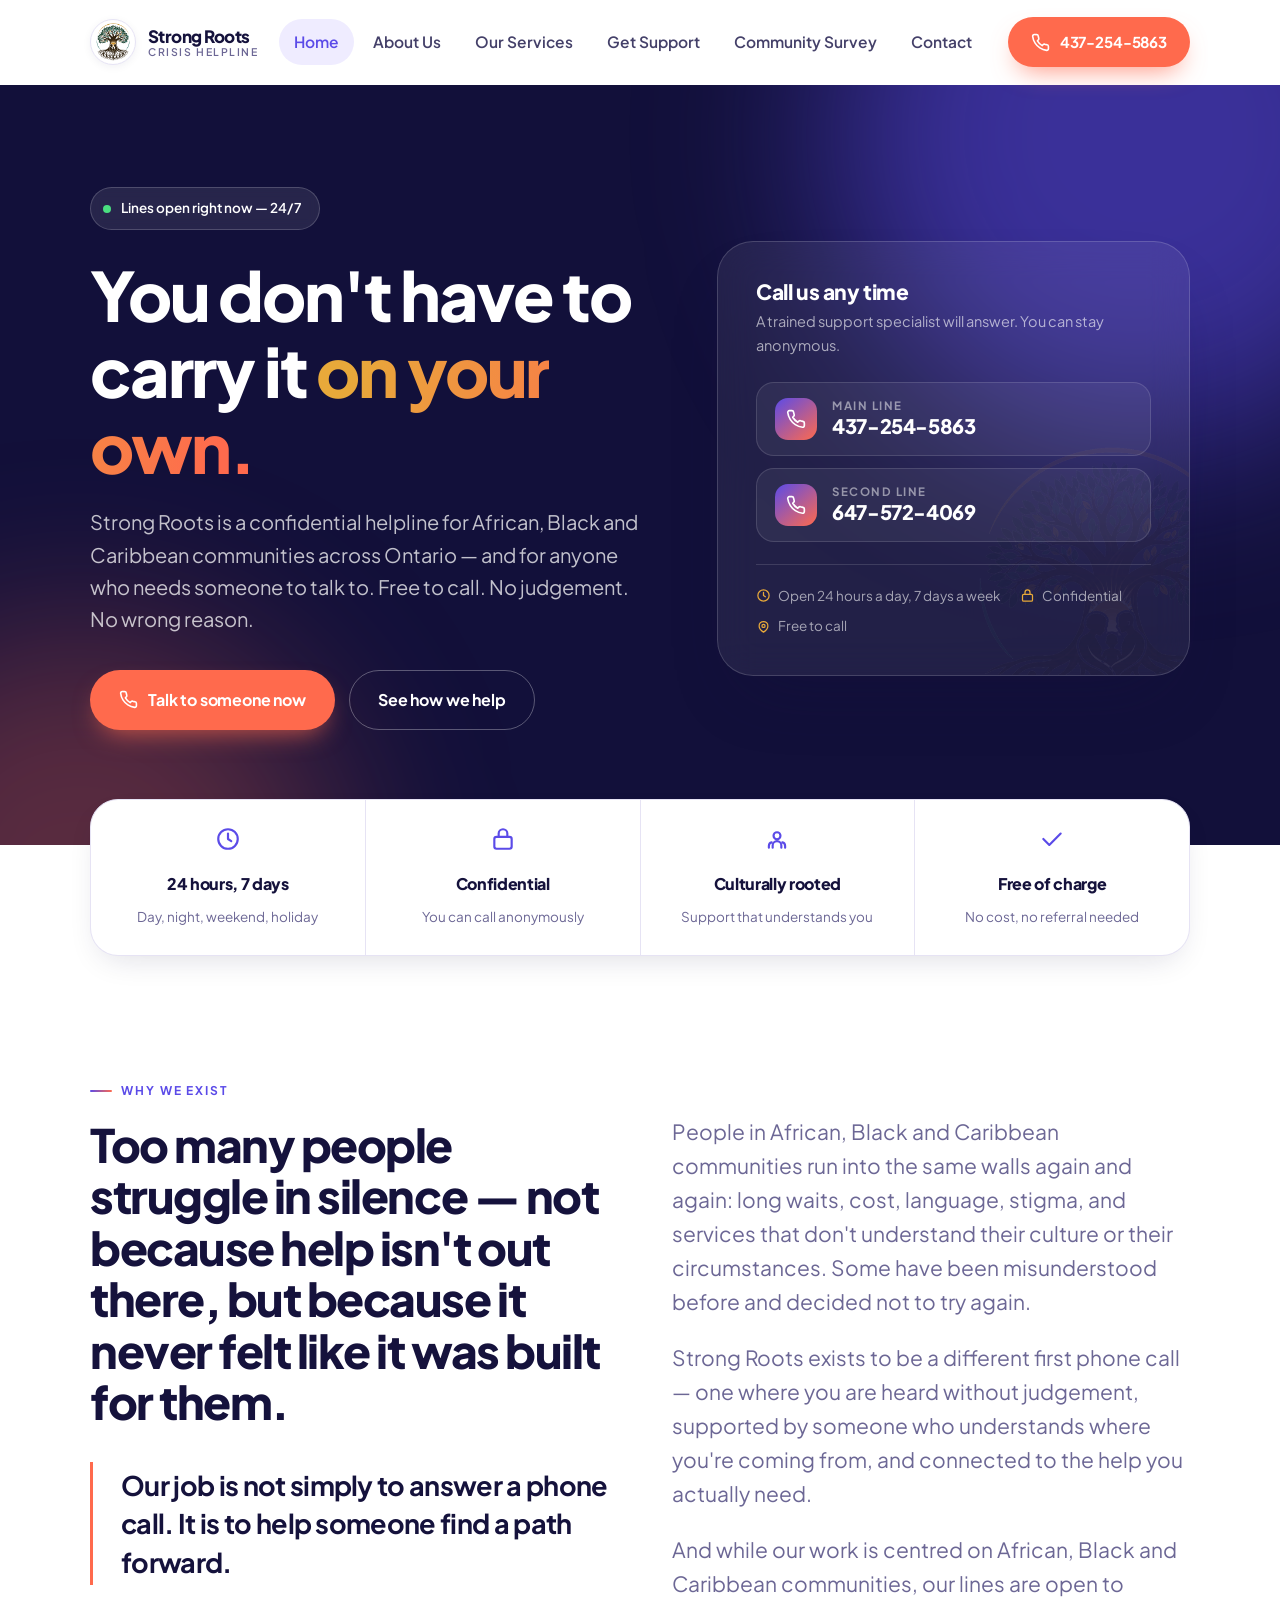
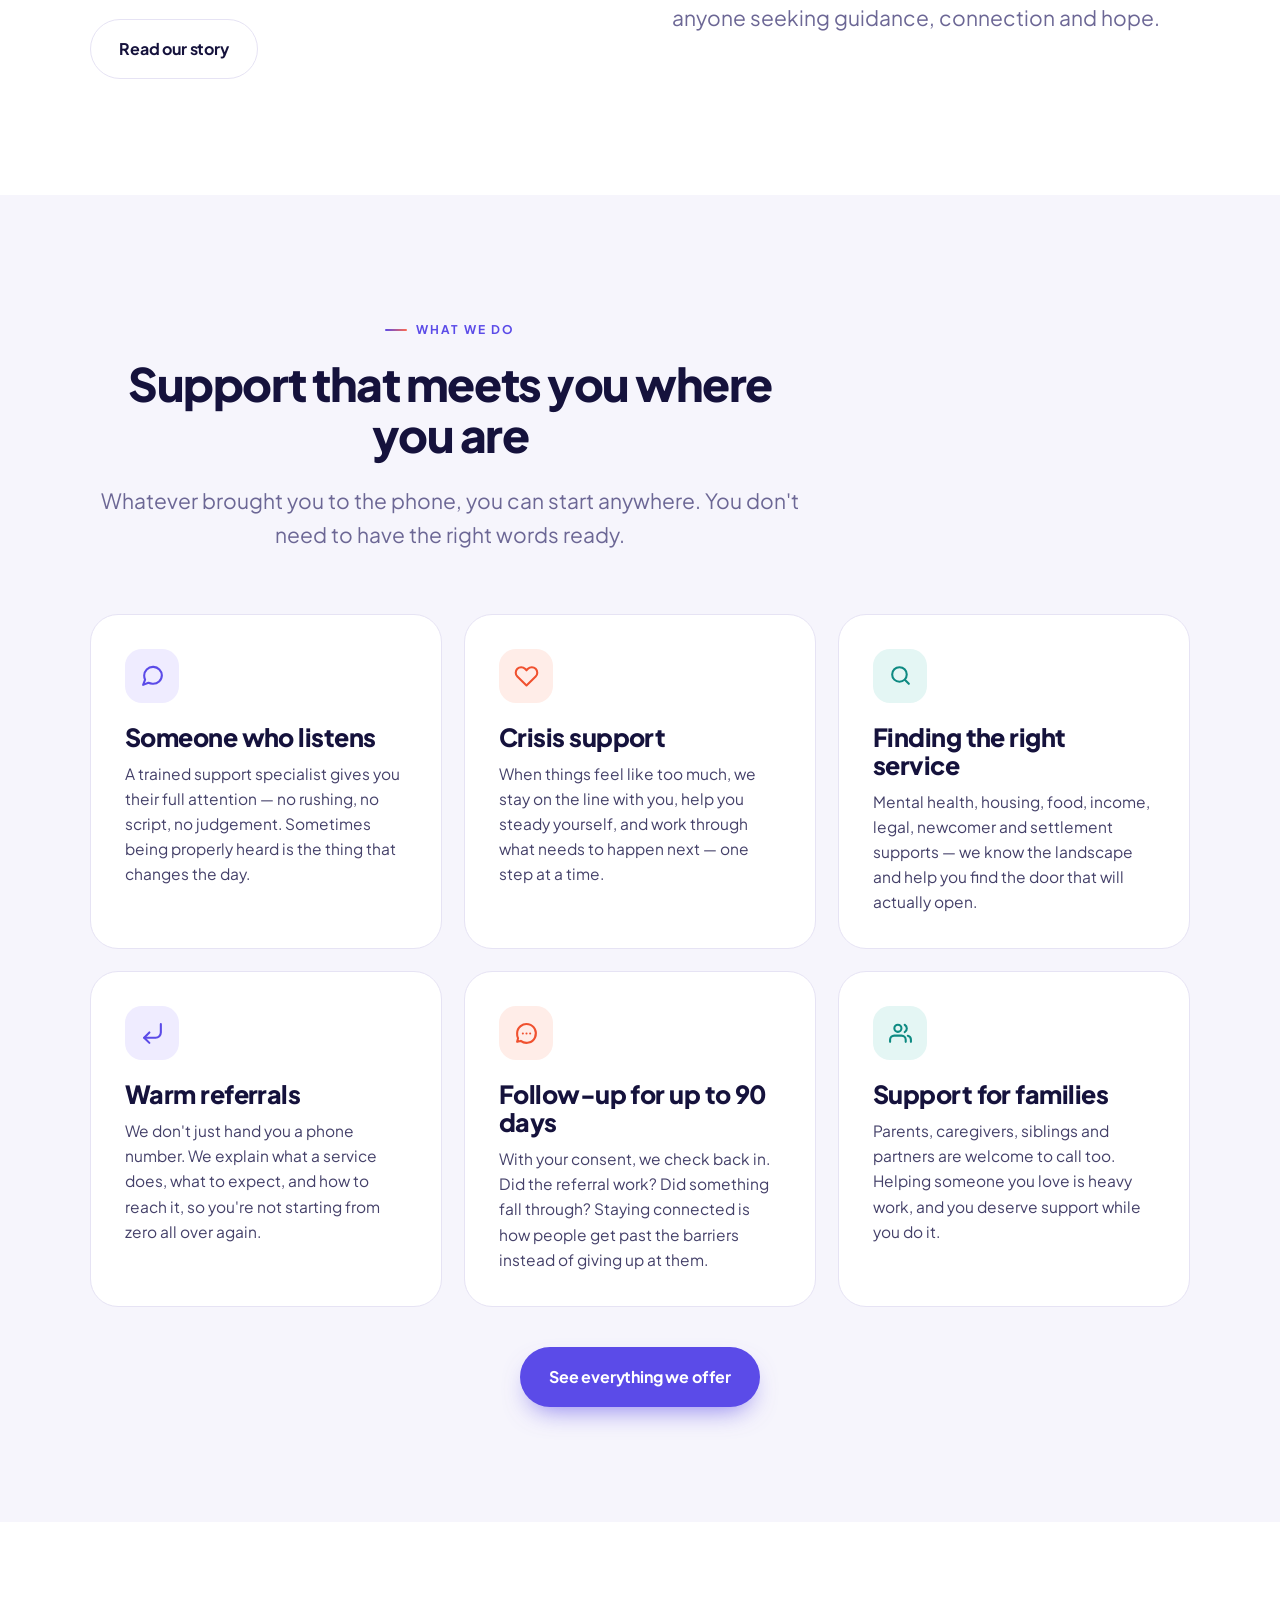
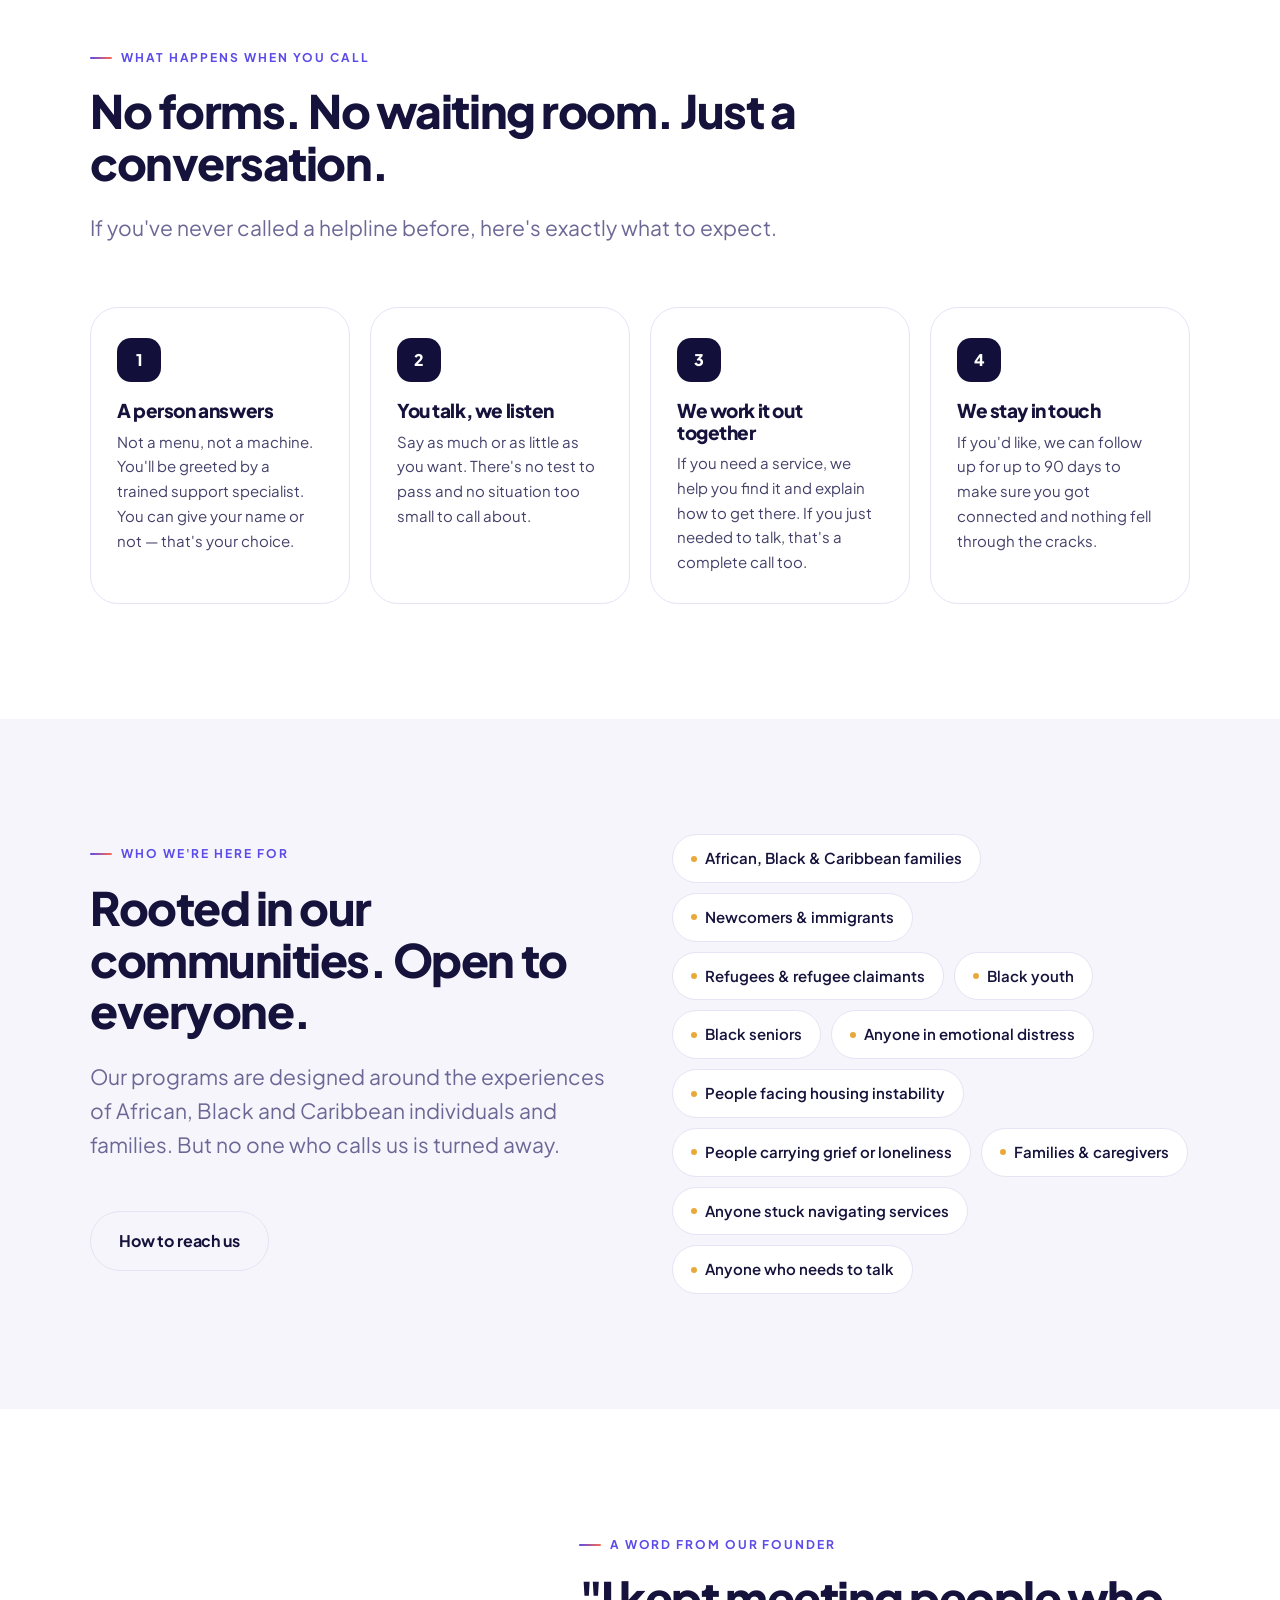
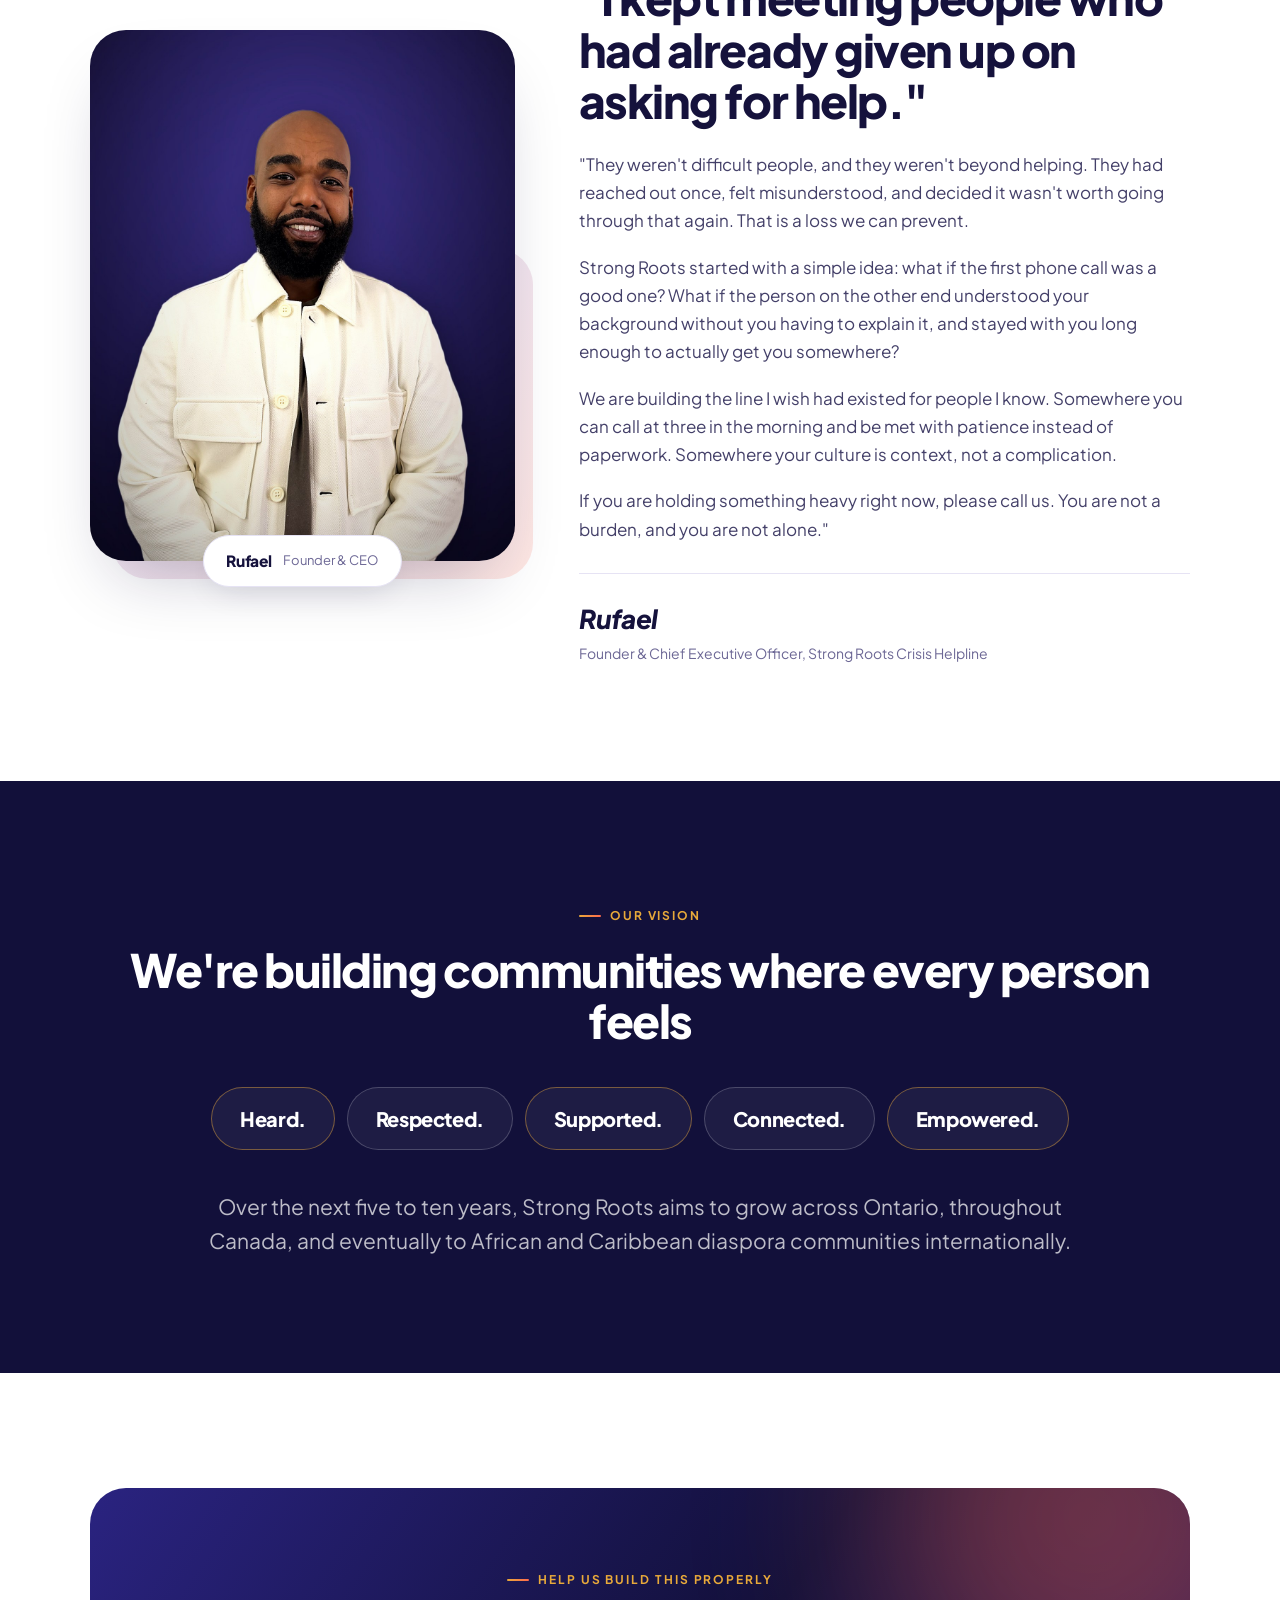
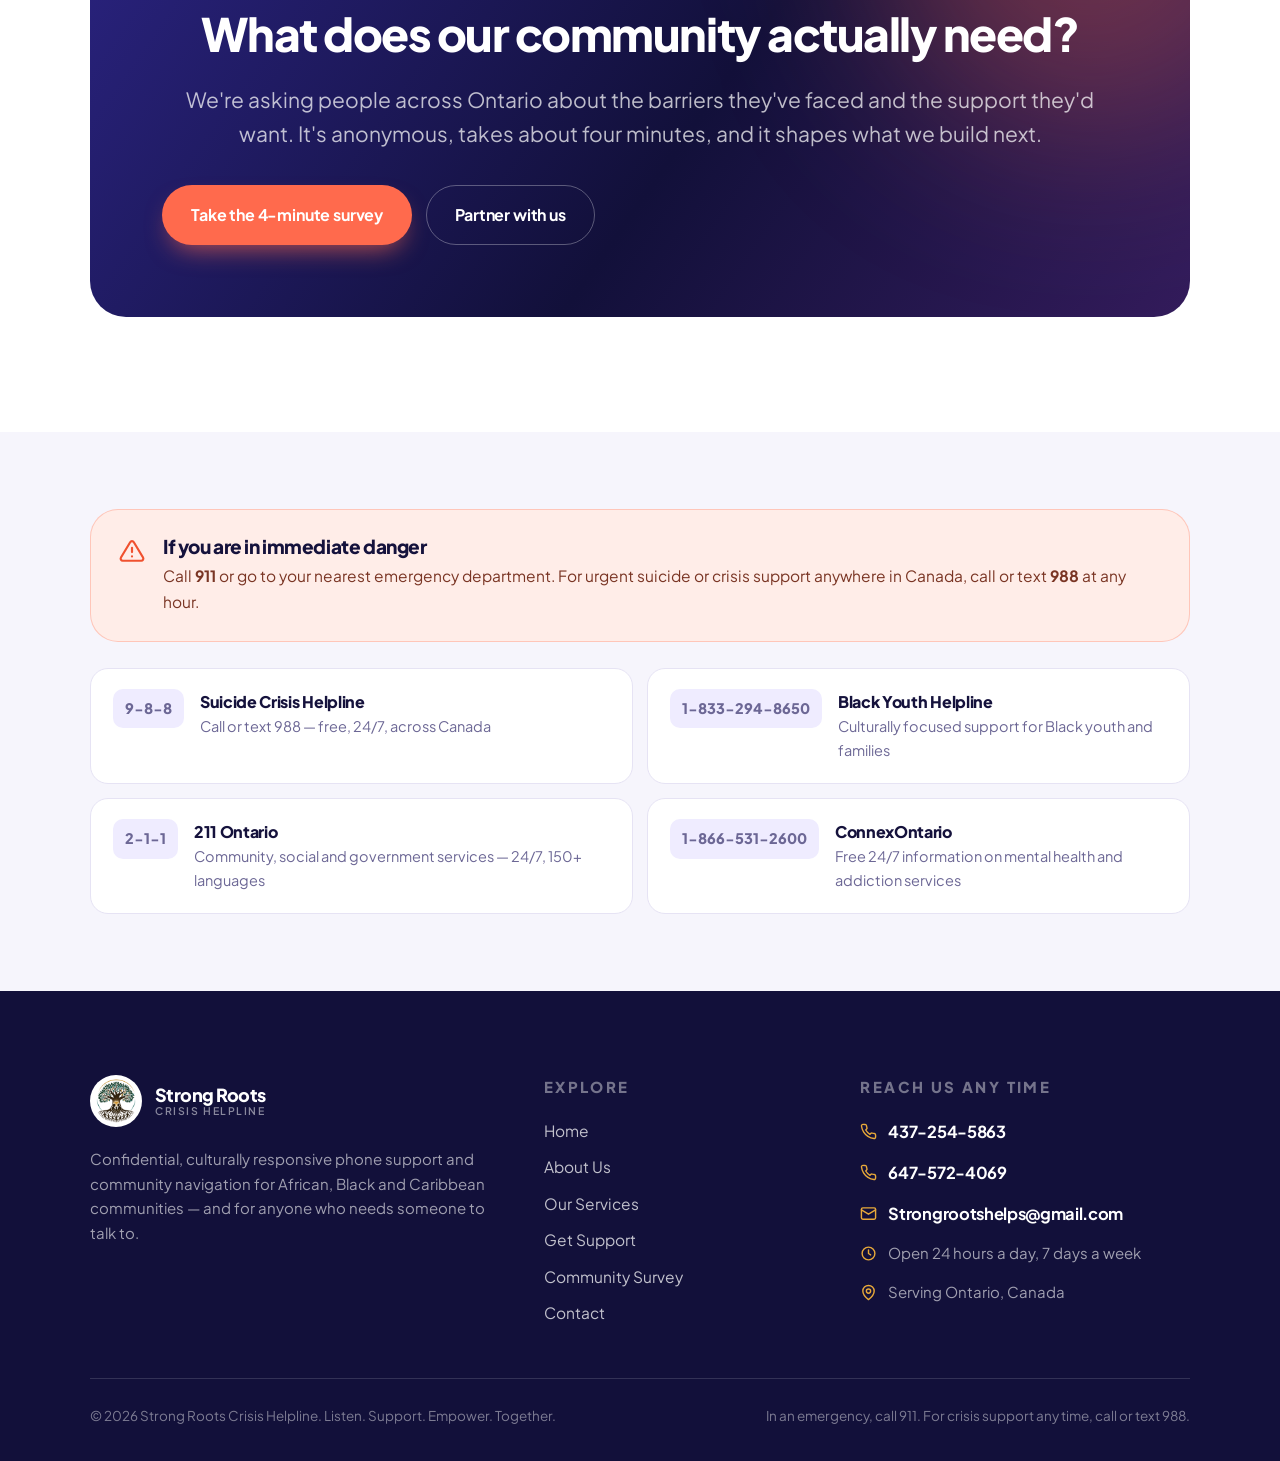
==== index.html @ b1b2a6b0 "Strong Roots Crisis Helpline website Six-page static site: home, about, services, get support, conta" ====
<!DOCTYPE html>
<html lang="en">
<head>
<meta charset="utf-8">
<meta name="viewport" content="width=device-width, initial-scale=1">
<title>Strong Roots Crisis Helpline — Someone to talk to, any hour</title>
<meta name="description" content="Free, confidential, culturally responsive crisis support and community navigation for African, Black and Caribbean communities in Ontario — and for anyone who needs someone to talk to. Open 24/7.">
<meta property="og:title" content="Strong Roots Crisis Helpline">
<meta property="og:description" content="Free, confidential, culturally responsive crisis support and community navigation. Open 24 hours a day, 7 days a week.">
<meta property="og:type" content="website">
<meta property="og:image" content="assets/img/logo-mark.png">
<link rel="icon" href="favicon.ico" sizes="any">
<link rel="apple-touch-icon" href="favicon.png">
<link rel="preconnect" href="https://fonts.googleapis.com">
<link rel="preconnect" href="https://fonts.gstatic.com" crossorigin>
<link href="https://fonts.googleapis.com/css2?family=Plus+Jakarta+Sans:ital,wght@0,400;0,500;0,600;0,700;0,800;1,700&display=swap" rel="stylesheet">
<link rel="stylesheet" href="assets/css/styles.css">
</head>
<body>

<a class="skip-link" href="#main">Skip to content</a>
<header data-site-header></header>

<main id="main">

  <!-- ======================================================== HERO -->
  <section class="hero">
    <div class="wrap">
      <div class="hero-grid">

        <div>
          <span class="pill"><span class="dot"></span> Lines open right now — 24/7</span>
          <h1>You don't have to carry it <span class="accent">on your own.</span></h1>
          <p class="lede">Strong Roots is a confidential helpline for African, Black and Caribbean communities across Ontario — and for anyone who needs someone to talk to. Free to call. No judgement. No wrong reason.</p>
          <div class="btn-row">
            <a class="btn btn-call" href="#call">
              <svg viewBox="0 0 24 24" fill="none" stroke="currentColor" stroke-width="2" stroke-linecap="round" stroke-linejoin="round"><path d="M22 16.9v3a2 2 0 0 1-2.2 2 19.8 19.8 0 0 1-8.6-3.1 19.5 19.5 0 0 1-6-6A19.8 19.8 0 0 1 2.1 4.2 2 2 0 0 1 4.1 2h3a2 2 0 0 1 2 1.7c.1 1 .4 1.9.7 2.8a2 2 0 0 1-.5 2.1L8.1 9.9a16 16 0 0 0 6 6l1.3-1.3a2 2 0 0 1 2.1-.4c.9.3 1.8.6 2.8.7a2 2 0 0 1 1.7 2Z"/></svg>
              Talk to someone now
            </a>
            <a class="btn btn-ghost" href="services.html">See how we help</a>
          </div>
        </div>

        <!-- the phone card. Numbers come from assets/js/site.js -->
        <div class="call-card" id="call">
          <h2>Call us any time</h2>
          <p class="card-sub">A trained support specialist will answer. You can stay anonymous.</p>
          <div class="phone-list" data-phone-list></div>
          <div class="card-foot">
            <span>
              <svg viewBox="0 0 24 24" fill="none" stroke="currentColor" stroke-width="2" stroke-linecap="round" stroke-linejoin="round"><circle cx="12" cy="12" r="9"/><path d="M12 7v5l3 2"/></svg>
              <span data-hours></span>
            </span>
            <span>
              <svg viewBox="0 0 24 24" fill="none" stroke="currentColor" stroke-width="2" stroke-linecap="round" stroke-linejoin="round"><rect x="4" y="10" width="16" height="11" rx="2"/><path d="M8 10V7a4 4 0 0 1 8 0v3"/></svg>
              Confidential
            </span>
            <span>
              <svg viewBox="0 0 24 24" fill="none" stroke="currentColor" stroke-width="2" stroke-linecap="round" stroke-linejoin="round"><path d="M12 21s-7-4.6-7-10a7 7 0 0 1 14 0c0 5.4-7 10-7 10Z"/><circle cx="12" cy="11" r="2.5"/></svg>
              Free to call
            </span>
          </div>
        </div>

      </div>
    </div>
  </section>

  <!-- ======================================================== TRUST STRIP -->
  <div class="wrap">
    <div class="trust">
      <div class="trust-item">
        <svg viewBox="0 0 24 24" fill="none" stroke="currentColor" stroke-width="2" stroke-linecap="round" stroke-linejoin="round"><circle cx="12" cy="12" r="9"/><path d="M12 7v5l3 2"/></svg>
        <strong>24 hours, 7 days</strong><span>Day, night, weekend, holiday</span>
      </div>
      <div class="trust-item">
        <svg viewBox="0 0 24 24" fill="none" stroke="currentColor" stroke-width="2" stroke-linecap="round" stroke-linejoin="round"><rect x="4" y="10" width="16" height="11" rx="2"/><path d="M8 10V7a4 4 0 0 1 8 0v3"/></svg>
        <strong>Confidential</strong><span>You can call anonymously</span>
      </div>
      <div class="trust-item">
        <svg viewBox="0 0 24 24" fill="none" stroke="currentColor" stroke-width="2" stroke-linecap="round" stroke-linejoin="round"><path d="M16 20v-2a4 4 0 0 0-8 0v2"/><circle cx="12" cy="9" r="3.2"/><path d="M4.5 20v-1.6a3.4 3.4 0 0 1 2.6-3.3M19.5 20v-1.6a3.4 3.4 0 0 0-2.6-3.3"/></svg>
        <strong>Culturally rooted</strong><span>Support that understands you</span>
      </div>
      <div class="trust-item">
        <svg viewBox="0 0 24 24" fill="none" stroke="currentColor" stroke-width="2" stroke-linecap="round" stroke-linejoin="round"><path d="M20 7 9.5 17.5 4 12"/></svg>
        <strong>Free of charge</strong><span>No cost, no referral needed</span>
      </div>
    </div>
  </div>

  <!-- ======================================================== MISSION -->
  <section class="pad">
    <div class="wrap">
      <div class="grid grid-2" style="align-items:center;gap:clamp(38px,5vw,70px)">
        <div class="reveal">
          <span class="eyebrow">Why we exist</span>
          <h2>Too many people struggle in silence — not because help isn't out there, but because it never felt like it was built for them.</h2>
          <div class="quote">
            <p>Our job is not simply to answer a phone call. It is to help someone find a path forward.</p>
          </div>
          <a class="btn btn-ghost" href="about.html">Read our story</a>
        </div>
        <div class="reveal">
          <p class="lede" style="margin-bottom:22px">People in African, Black and Caribbean communities run into the same walls again and again: long waits, cost, language, stigma, and services that don't understand their culture or their circumstances. Some have been misunderstood before and decided not to try again.</p>
          <p class="lede" style="margin-bottom:22px">Strong Roots exists to be a different first phone call — one where you are heard without judgement, supported by someone who understands where you're coming from, and connected to the help you actually need.</p>
          <p class="lede">And while our work is centred on African, Black and Caribbean communities, our lines are open to anyone seeking guidance, connection and hope.</p>
        </div>
      </div>
    </div>
  </section>

  <!-- ======================================================== SERVICES -->
  <section class="pad bg-surface">
    <div class="wrap">
      <div class="section-head center reveal">
        <span class="eyebrow">What we do</span>
        <h2>Support that meets you where you are</h2>
        <p class="lede">Whatever brought you to the phone, you can start anywhere. You don't need to have the right words ready.</p>
      </div>

      <div class="grid grid-3">
        <div class="card reveal">
          <div class="card-icon"><svg viewBox="0 0 24 24" fill="none" stroke="currentColor" stroke-width="2" stroke-linecap="round" stroke-linejoin="round"><path d="M21 11.5a8.4 8.4 0 0 1-9 8.4 9.1 9.1 0 0 1-3.9-.9L3 21l1.9-5a8.3 8.3 0 0 1-.9-3.9 8.4 8.4 0 0 1 8.4-8.4h.6a8.4 8.4 0 0 1 8 8v.3Z"/></svg></div>
          <h3>Someone who listens</h3>
          <p>A trained support specialist gives you their full attention — no rushing, no script, no judgement. Sometimes being properly heard is the thing that changes the day.</p>
        </div>

        <div class="card reveal">
          <div class="card-icon"><svg viewBox="0 0 24 24" fill="none" stroke="currentColor" stroke-width="2" stroke-linecap="round" stroke-linejoin="round"><path d="M20.8 5.6a5.2 5.2 0 0 0-7.4 0L12 7l-1.4-1.4a5.2 5.2 0 1 0-7.4 7.4L12 21.5l8.8-8.5a5.2 5.2 0 0 0 0-7.4Z"/></svg></div>
          <h3>Crisis support</h3>
          <p>When things feel like too much, we stay on the line with you, help you steady yourself, and work through what needs to happen next — one step at a time.</p>
        </div>

        <div class="card reveal">
          <div class="card-icon"><svg viewBox="0 0 24 24" fill="none" stroke="currentColor" stroke-width="2" stroke-linecap="round" stroke-linejoin="round"><circle cx="11" cy="11" r="7"/><path d="m20 20-3.6-3.6"/></svg></div>
          <h3>Finding the right service</h3>
          <p>Mental health, housing, food, income, legal, newcomer and settlement supports — we know the landscape and help you find the door that will actually open.</p>
        </div>

        <div class="card reveal">
          <div class="card-icon"><svg viewBox="0 0 24 24" fill="none" stroke="currentColor" stroke-width="2" stroke-linecap="round" stroke-linejoin="round"><path d="M9 11 4 16l5 5"/><path d="M4 16h11a5 5 0 0 0 5-5V3"/></svg></div>
          <h3>Warm referrals</h3>
          <p>We don't just hand you a phone number. We explain what a service does, what to expect, and how to reach it, so you're not starting from zero all over again.</p>
        </div>

        <div class="card reveal">
          <div class="card-icon"><svg viewBox="0 0 24 24" fill="none" stroke="currentColor" stroke-width="2" stroke-linecap="round" stroke-linejoin="round"><path d="M3 12a9 9 0 1 1 3.5 7.1L3 20l.9-3.4A8.9 8.9 0 0 1 3 12Z"/><path d="M8.5 12h.01M12 12h.01M15.5 12h.01"/></svg></div>
          <h3>Follow-up for up to 90 days</h3>
          <p>With your consent, we check back in. Did the referral work? Did something fall through? Staying connected is how people get past the barriers instead of giving up at them.</p>
        </div>

        <div class="card reveal">
          <div class="card-icon"><svg viewBox="0 0 24 24" fill="none" stroke="currentColor" stroke-width="2" stroke-linecap="round" stroke-linejoin="round"><path d="M17 20v-2a4 4 0 0 0-4-4H6a4 4 0 0 0-4 4v2"/><circle cx="9.5" cy="7" r="3.4"/><path d="M22 20v-2a4 4 0 0 0-3-3.9M16 3.6a4 4 0 0 1 0 7"/></svg></div>
          <h3>Support for families</h3>
          <p>Parents, caregivers, siblings and partners are welcome to call too. Helping someone you love is heavy work, and you deserve support while you do it.</p>
        </div>
      </div>

      <div class="center" style="margin-top:40px">
        <a class="btn btn-primary" href="services.html">See everything we offer</a>
      </div>
    </div>
  </section>

  <!-- ======================================================== HOW A CALL WORKS -->
  <section class="pad">
    <div class="wrap">
      <div class="section-head reveal">
        <span class="eyebrow">What happens when you call</span>
        <h2>No forms. No waiting room. Just a conversation.</h2>
        <p class="lede">If you've never called a helpline before, here's exactly what to expect.</p>
      </div>

      <div class="steps">
        <div class="step reveal">
          <div class="step-num">1</div>
          <h3>A person answers</h3>
          <p>Not a menu, not a machine. You'll be greeted by a trained support specialist. You can give your name or not — that's your choice.</p>
        </div>
        <div class="step reveal">
          <div class="step-num">2</div>
          <h3>You talk, we listen</h3>
          <p>Say as much or as little as you want. There's no test to pass and no situation too small to call about.</p>
        </div>
        <div class="step reveal">
          <div class="step-num">3</div>
          <h3>We work it out together</h3>
          <p>If you need a service, we help you find it and explain how to get there. If you just needed to talk, that's a complete call too.</p>
        </div>
        <div class="step reveal">
          <div class="step-num">4</div>
          <h3>We stay in touch</h3>
          <p>If you'd like, we can follow up for up to 90 days to make sure you got connected and nothing fell through the cracks.</p>
        </div>
      </div>
    </div>
  </section>

  <!-- ======================================================== WHO WE SERVE -->
  <section class="pad bg-surface">
    <div class="wrap">
      <div class="grid grid-2" style="gap:clamp(38px,5vw,64px);align-items:start">
        <div class="reveal">
          <span class="eyebrow">Who we're here for</span>
          <h2>Rooted in our communities. Open to everyone.</h2>
          <p class="lede">Our programs are designed around the experiences of African, Black and Caribbean individuals and families. But no one who calls us is turned away.</p>
          <a class="btn btn-ghost" href="get-help.html" style="margin-top:26px">How to reach us</a>
        </div>
        <div class="chips reveal">
          <span class="chip">African, Black &amp; Caribbean families</span>
          <span class="chip">Newcomers &amp; immigrants</span>
          <span class="chip">Refugees &amp; refugee claimants</span>
          <span class="chip">Black youth</span>
          <span class="chip">Black seniors</span>
          <span class="chip">Anyone in emotional distress</span>
          <span class="chip">People facing housing instability</span>
          <span class="chip">People carrying grief or loneliness</span>
          <span class="chip">Families &amp; caregivers</span>
          <span class="chip">Anyone stuck navigating services</span>
          <span class="chip">Anyone who needs to talk</span>
        </div>
      </div>
    </div>
  </section>

  <!-- ======================================================== FOUNDER -->
  <section class="pad">
    <div class="wrap">
      <div class="founder">
        <div class="founder-photo reveal">
          <img src="assets/img/rufael-portrait.jpg"
               alt="Rufael, Founder and Chief Executive Officer of Strong Roots Crisis Helpline"
               width="1200" height="1500" loading="lazy">
          <div class="founder-badge">
            <strong>Rufael</strong><span>Founder &amp; CEO</span>
          </div>
        </div>

        <div class="reveal">
          <span class="eyebrow">A word from our founder</span>
          <h2>"I kept meeting people who had already given up on asking for help."</h2>
          <p>"They weren't difficult people, and they weren't beyond helping. They had reached out once, felt misunderstood, and decided it wasn't worth going through that again. That is a loss we can prevent.</p>
          <p>Strong Roots started with a simple idea: what if the first phone call was a good one? What if the person on the other end understood your background without you having to explain it, and stayed with you long enough to actually get you somewhere?</p>
          <p>We are building the line I wish had existed for people I know. Somewhere you can call at three in the morning and be met with patience instead of paperwork. Somewhere your culture is context, not a complication.</p>
          <p>If you are holding something heavy right now, please call us. You are not a burden, and you are not alone."</p>

          <div class="signature">
            <div class="sig-name">Rufael</div>
            <div class="sig-role">Founder &amp; Chief Executive Officer, Strong Roots Crisis Helpline</div>
          </div>
        </div>
      </div>
    </div>
  </section>

  <!-- ======================================================== VISION WORDS -->
  <section class="pad bg-dark">
    <div class="wrap center">
      <span class="eyebrow">Our vision</span>
      <h2>We're building communities where every person feels</h2>
      <div class="words">
        <span class="word">Heard.</span>
        <span class="word">Respected.</span>
        <span class="word">Supported.</span>
        <span class="word">Connected.</span>
        <span class="word">Empowered.</span>
      </div>
      <p class="lede center" style="margin:40px auto 0">Over the next five to ten years, Strong Roots aims to grow across Ontario, throughout Canada, and eventually to African and Caribbean diaspora communities internationally.</p>
    </div>
  </section>

  <!-- ======================================================== SURVEY CTA -->
  <section class="pad">
    <div class="wrap">
      <div class="cta-band reveal">
        <span class="eyebrow">Help us build this properly</span>
        <h2>What does our community actually need?</h2>
        <p class="lede center" style="margin:0 auto">We're asking people across Ontario about the barriers they've faced and the support they'd want. It's anonymous, takes about four minutes, and it shapes what we build next.</p>
        <div class="btn-row center">
          <a class="btn btn-call" href="survey.html">Take the 4-minute survey</a>
          <a class="btn btn-ghost" href="contact.html">Partner with us</a>
        </div>
      </div>
    </div>
  </section>

  <!-- ======================================================== EMERGENCY -->
  <section class="pad-sm bg-surface">
    <div class="wrap">
      <div class="alert reveal">
        <svg viewBox="0 0 24 24" fill="none" stroke="currentColor" stroke-width="2" stroke-linecap="round" stroke-linejoin="round"><path d="M12 9v4"/><path d="M12 17h.01"/><path d="M10.3 3.9 1.8 18a2 2 0 0 0 1.7 3h17a2 2 0 0 0 1.7-3L13.7 3.9a2 2 0 0 0-3.4 0Z"/></svg>
        <div>
          <h3>If you are in immediate danger</h3>
          <p>Call <strong>911</strong> or go to your nearest emergency department. For urgent suicide or crisis support anywhere in Canada, call or text <strong>988</strong> at any hour.</p>
        </div>
      </div>
      <div class="resource-list reveal" data-resources></div>
    </div>
  </section>

</main>

<footer data-site-footer></footer>
<script src="assets/js/site.js"></script>
</body>
</html>
---- assets/css/styles.css ----
/* ==========================================================================
   STRONG ROOTS CRISIS HELPLINE — stylesheet
   --------------------------------------------------------------------------
   The colours of the whole website are set in the ":root" block below.
   Change a colour there once and every page updates.
   ========================================================================== */

:root {
  /* ---- brand colours ---------------------------------------------------- */
  --ink: #12103A;           /* deep indigo — dark sections and headings       */
  --ink-800: #1B1758;
  --ink-700: #2A2380;
  --violet: #5B4BE8;        /* main action colour                            */
  --violet-600: #4837D6;
  --violet-050: #EFECFF;
  --coral: #FF6A4D;         /* "call now" colour                             */
  --coral-600: #F0512F;
  --coral-050: #FFEDE8;
  --gold: #E8A93A;          /* small accents, echoes the logo                */
  --teal: #17A79E;

  /* ---- neutrals --------------------------------------------------------- */
  --paper: #FFFFFF;
  --surface: #F6F5FC;       /* soft lavender-grey page background            */
  --surface-2: #EDEBF9;
  --heading: #15123C;
  --body: #444069;
  --muted: #6C6795;
  --line: #E6E3F4;
  --line-dark: rgba(255, 255, 255, .14);

  /* ---- shape and depth -------------------------------------------------- */
  --r-sm: 12px;
  --r: 18px;
  --r-lg: 28px;
  --r-xl: 36px;
  --shadow-s: 0 2px 8px rgba(21, 18, 60, .06);
  --shadow: 0 12px 32px -12px rgba(21, 18, 60, .16);
  --shadow-lg: 0 34px 70px -28px rgba(21, 18, 60, .30);

  --maxw: 1180px;
  --pad: 22px;
  --nav-h: 74px;
}

@media (min-width: 900px) { :root { --pad: 40px; --nav-h: 84px; } }

/* ==========================================================================
   BASE
   ========================================================================== */

*, *::before, *::after { box-sizing: border-box; }

html {
  -webkit-text-size-adjust: 100%;
  scroll-behavior: smooth;
  scroll-padding-top: calc(var(--nav-h) + 20px);
}

body {
  margin: 0;
  background: var(--paper);
  color: var(--body);
  font-family: 'Plus Jakarta Sans', system-ui, -apple-system, 'Segoe UI', sans-serif;
  font-size: 17px;
  line-height: 1.65;
  -webkit-font-smoothing: antialiased;
  overflow-x: hidden;
}

img { max-width: 100%; height: auto; display: block; }
a { color: var(--violet); text-decoration: none; }
a:hover { color: var(--violet-600); }

h1, h2, h3, h4 {
  color: var(--heading);
  font-weight: 800;
  line-height: 1.12;
  letter-spacing: -.032em;
  margin: 0 0 .5em;
}

h1 { font-size: clamp(38px, 6.4vw, 68px); }
h2 { font-size: clamp(30px, 4.4vw, 46px); }
h3 { font-size: clamp(20px, 2.2vw, 25px); letter-spacing: -.022em; }
p  { margin: 0 0 1.1em; }
p:last-child { margin-bottom: 0; }

::selection { background: var(--violet); color: #fff; }

:focus-visible {
  outline: 3px solid var(--violet);
  outline-offset: 3px;
  border-radius: 6px;
}

.skip-link {
  position: absolute; left: -9999px; top: 0; z-index: 999;
  background: var(--ink); color: #fff; padding: 14px 20px; border-radius: 0 0 12px 0;
}
.skip-link:focus { left: 0; color: #fff; }

/* ==========================================================================
   LAYOUT HELPERS
   ========================================================================== */

.wrap { width: 100%; max-width: var(--maxw); margin: 0 auto; padding: 0 var(--pad); }
.wrap-narrow { max-width: 820px; }

section { position: relative; }
.pad     { padding: clamp(64px, 9vw, 120px) 0; }
.pad-sm  { padding: clamp(48px, 6vw, 78px) 0; }

.bg-surface { background: var(--surface); }
.bg-dark { background: var(--ink); color: rgba(255,255,255,.78); }
.bg-dark h1, .bg-dark h2, .bg-dark h3, .bg-dark h4 { color: #fff; }

.center { text-align: center; }
.center .lede { margin-left: auto; margin-right: auto; }

.eyebrow {
  display: inline-flex; align-items: center; gap: 9px;
  font-size: 12px; font-weight: 700; letter-spacing: .16em; text-transform: uppercase;
  color: var(--violet); margin: 0 0 18px;
}
.eyebrow::before {
  content: ''; width: 22px; height: 2px; border-radius: 2px;
  background: linear-gradient(90deg, var(--violet), var(--coral));
}
.bg-dark .eyebrow,
.hero .eyebrow,
.page-head .eyebrow,
.cta-band .eyebrow { color: var(--gold); }

.bg-dark .eyebrow::before,
.hero .eyebrow::before,
.page-head .eyebrow::before,
.cta-band .eyebrow::before { background: linear-gradient(90deg, var(--gold), var(--coral)); }

.lede { font-size: clamp(17px, 1.9vw, 21px); color: var(--muted); max-width: 62ch; line-height: 1.62; }
.bg-dark .lede,
.cta-band .lede,
.page-head .lede { color: rgba(255,255,255,.72); }

.section-head { max-width: 720px; margin-bottom: clamp(38px, 5vw, 62px); }
.center .section-head { margin-left: auto; margin-right: auto; }

/* ==========================================================================
   BUTTONS
   ========================================================================== */

.btn {
  display: inline-flex; align-items: center; justify-content: center; gap: 10px;
  padding: 16px 28px;
  border: 1px solid transparent;
  border-radius: 999px;
  font: inherit; font-size: 16px; font-weight: 700; letter-spacing: -.01em;
  cursor: pointer; text-align: center;
  transition: transform .16s ease, box-shadow .2s ease, background .18s ease, color .18s ease;
}
.btn:hover { transform: translateY(-2px); }
.btn:active { transform: translateY(0); }
.btn svg { width: 19px; height: 19px; flex: 0 0 auto; }

.btn-call    { background: var(--coral); color: #fff; box-shadow: 0 12px 26px -10px rgba(255,106,77,.75); }
.btn-call:hover { background: var(--coral-600); color: #fff; box-shadow: 0 18px 34px -12px rgba(255,106,77,.85); }

.btn-primary { background: var(--violet); color: #fff; box-shadow: 0 12px 26px -10px rgba(91,75,232,.7); }
.btn-primary:hover { background: var(--violet-600); color: #fff; }

.btn-ghost   { background: transparent; color: var(--heading); border-color: var(--line); }
.btn-ghost:hover { background: var(--paper); border-color: var(--violet); color: var(--violet); }

/* ghost buttons sitting on any dark background */
.bg-dark .btn-ghost,
.hero .btn-ghost,
.page-head .btn-ghost,
.cta-band .btn-ghost { color: #fff; border-color: rgba(255,255,255,.30); }

.bg-dark .btn-ghost:hover,
.hero .btn-ghost:hover,
.page-head .btn-ghost:hover,
.cta-band .btn-ghost:hover { background: rgba(255,255,255,.10); border-color: rgba(255,255,255,.55); color: #fff; }

.btn-row { display: flex; flex-wrap: wrap; gap: 14px; margin-top: 34px; }
.center .btn-row { justify-content: center; }

/* ==========================================================================
   HEADER  (built by assets/js/site.js)
   ========================================================================== */

.site-header {
  position: sticky; top: 0; z-index: 90;
  background: rgba(255,255,255,.82);
  backdrop-filter: saturate(180%) blur(16px);
  -webkit-backdrop-filter: saturate(180%) blur(16px);
  border-bottom: 1px solid transparent;
  transition: border-color .25s ease, box-shadow .25s ease;
}
.site-header.is-stuck { border-bottom-color: var(--line); box-shadow: 0 4px 24px -14px rgba(21,18,60,.30); }

.nav {
  height: var(--nav-h);
  display: flex; align-items: center; justify-content: space-between; gap: 20px;
}

.brand { display: inline-flex; align-items: center; gap: 12px; color: var(--heading); }
.brand:hover { color: var(--heading); }
.brand-mark {
  width: 46px; height: 46px; flex: 0 0 auto;
  border-radius: 50%;
  background: var(--paper);
  border: 1px solid var(--line);
  padding: 3px;
  box-shadow: var(--shadow-s);
}
.brand-text { display: flex; flex-direction: column; line-height: 1.1; }
.brand-name { font-size: 17px; font-weight: 800; letter-spacing: -.03em; }
.brand-sub  { font-size: 10.5px; font-weight: 600; letter-spacing: .15em; text-transform: uppercase; color: var(--muted); }

.nav-links { display: none; align-items: center; gap: 4px; }
@media (min-width: 1000px) { .nav-links { display: flex; } }

.nav-links a {
  position: relative;
  padding: 10px 15px; border-radius: 999px;
  font-size: 15.5px; font-weight: 600; color: var(--body);
  transition: background .18s ease, color .18s ease;
}
.nav-links a:hover { background: var(--violet-050); color: var(--violet); }
.nav-links a.is-active { color: var(--violet); background: var(--violet-050); }

.nav-actions { display: flex; align-items: center; gap: 10px; }
.nav-actions .btn { padding: 12px 22px; font-size: 15px; }
.nav-call-label { display: none; }
@media (min-width: 560px) { .nav-call-label { display: inline; } }

.nav-toggle {
  display: inline-flex; flex-direction: column; justify-content: center; gap: 5px;
  width: 46px; height: 46px; padding: 0 12px;
  background: var(--paper); border: 1px solid var(--line); border-radius: 14px; cursor: pointer;
}
@media (min-width: 1000px) { .nav-toggle { display: none; } }
.nav-toggle span { display: block; height: 2px; border-radius: 2px; background: var(--heading); transition: transform .25s ease, opacity .2s ease; }
.nav-toggle[aria-expanded="true"] span:nth-child(1) { transform: translateY(7px) rotate(45deg); }
.nav-toggle[aria-expanded="true"] span:nth-child(2) { opacity: 0; }
.nav-toggle[aria-expanded="true"] span:nth-child(3) { transform: translateY(-7px) rotate(-45deg); }

.mobile-menu {
  display: none;
  border-top: 1px solid var(--line);
  background: var(--paper);
  padding: 12px var(--pad) 26px;
}
.mobile-menu.is-open { display: block; }
@media (min-width: 1000px) { .mobile-menu, .mobile-menu.is-open { display: none; } }
.mobile-menu a {
  display: block; padding: 15px 6px;
  font-size: 17px; font-weight: 700; color: var(--heading);
  border-bottom: 1px solid var(--line);
}
.mobile-menu a:last-of-type { border-bottom: 0; }
.mobile-menu a.is-active { color: var(--violet); }

/* ==========================================================================
   HERO
   ========================================================================== */

.hero {
  position: relative; overflow: hidden;
  background: var(--ink);
  color: rgba(255,255,255,.76);
  padding: clamp(64px, 8vw, 110px) 0 clamp(76px, 9vw, 128px);
}
.hero::before,
.hero::after { content: ''; position: absolute; border-radius: 50%; filter: blur(90px); pointer-events: none; }
.hero::before { width: 620px; height: 620px; top: -260px; right: -170px; background: rgba(91,75,232,.55); }
.hero::after  { width: 520px; height: 520px; bottom: -300px; left: -180px; background: rgba(255,106,77,.30); }

.hero-grid {
  position: relative; z-index: 1;
  display: grid; gap: clamp(44px, 6vw, 72px);
  align-items: center;
}
@media (min-width: 980px) { .hero-grid { grid-template-columns: 1.08fr .92fr; } }

.hero h1 { color: #fff; margin-bottom: 22px; }
.hero h1 .accent {
  background: linear-gradient(100deg, var(--gold) 10%, var(--coral) 90%);
  -webkit-background-clip: text; background-clip: text; color: transparent;
}
.hero p.lede { color: rgba(255,255,255,.74); font-size: clamp(17px, 1.9vw, 20px); }

.pill {
  display: inline-flex; align-items: center; gap: 10px;
  padding: 9px 18px 9px 12px; margin-bottom: 26px;
  background: rgba(255,255,255,.09);
  border: 1px solid rgba(255,255,255,.18);
  border-radius: 999px;
  font-size: 13.5px; font-weight: 600; color: #fff;
  backdrop-filter: blur(6px);
}
.dot {
  width: 8px; height: 8px; border-radius: 50%; background: #4ADE80;
  box-shadow: 0 0 0 0 rgba(74,222,128,.65);
  animation: ping 2.2s cubic-bezier(.4,0,.6,1) infinite;
}
@keyframes ping {
  0%   { box-shadow: 0 0 0 0 rgba(74,222,128,.6); }
  70%  { box-shadow: 0 0 0 11px rgba(74,222,128,0); }
  100% { box-shadow: 0 0 0 0 rgba(74,222,128,0); }
}

/* the glass "call us" card in the hero */
.call-card {
  position: relative;
  background: rgba(255,255,255,.07);
  border: 1px solid rgba(255,255,255,.16);
  border-radius: var(--r-xl);
  padding: clamp(26px, 3.4vw, 38px);
  backdrop-filter: blur(18px);
  -webkit-backdrop-filter: blur(18px);
  box-shadow: var(--shadow-lg);
  overflow: hidden;
}
.call-card::after {
  content: ''; position: absolute; inset: 0;
  background: url('../img/logo-mark.png') no-repeat right -70px bottom -70px / 300px;
  opacity: .07; pointer-events: none;
}
.call-card h2 {
  color: #fff; font-size: 21px; letter-spacing: -.02em; margin-bottom: 6px;
}
.call-card .card-sub { font-size: 14.5px; color: rgba(255,255,255,.62); margin-bottom: 24px; }

/* Phone list — light by default so it works on white cards.
   The dark variant inside .call-card is defined right below. */
.phone-list { display: grid; gap: 12px; position: relative; z-index: 1; }
.phone-item {
  display: flex; align-items: center; gap: 15px;
  padding: 15px 18px;
  background: var(--surface);
  border: 1px solid var(--line);
  border-radius: var(--r);
  color: var(--heading);
  transition: background .18s ease, border-color .18s ease, transform .18s ease;
}
.phone-item:hover { background: var(--violet-050); border-color: var(--violet); color: var(--heading); transform: translateX(3px); }
.phone-icon {
  width: 42px; height: 42px; flex: 0 0 auto;
  display: grid; place-items: center;
  background: linear-gradient(140deg, var(--violet), var(--coral));
  border-radius: 13px; color: #fff;
}
.phone-icon svg { width: 20px; height: 20px; }
.phone-meta { display: flex; flex-direction: column; line-height: 1.25; min-width: 0; }
.phone-label { font-size: 11.5px; font-weight: 700; letter-spacing: .13em; text-transform: uppercase; color: var(--muted); }
.phone-number { font-size: 20px; font-weight: 800; letter-spacing: -.02em; }

/* dark variant, used in the hero card */
.call-card .phone-item { background: rgba(255,255,255,.06); border-color: rgba(255,255,255,.13); color: #fff; }
.call-card .phone-item:hover { background: rgba(255,255,255,.13); border-color: rgba(255,255,255,.3); color: #fff; }
.call-card .phone-label { color: rgba(255,255,255,.5); }

.card-foot {
  margin-top: 22px; padding-top: 20px;
  border-top: 1px solid rgba(255,255,255,.13);
  display: flex; flex-wrap: wrap; gap: 8px 20px;
  font-size: 13.5px; color: rgba(255,255,255,.6);
  position: relative; z-index: 1;
}
.card-foot span { display: inline-flex; align-items: center; gap: 7px; }
.card-foot svg { width: 15px; height: 15px; color: var(--gold); }

/* ==========================================================================
   TRUST STRIP
   ========================================================================== */

.trust {
  display: grid; grid-template-columns: repeat(2, 1fr); gap: 1px;
  background: var(--line);
  border: 1px solid var(--line);
  border-radius: var(--r-lg);
  overflow: hidden;
  margin-top: -46px; position: relative; z-index: 5;
  box-shadow: var(--shadow);
}
@media (min-width: 820px) { .trust { grid-template-columns: repeat(4, 1fr); } }
.trust-item { background: var(--paper); padding: 26px 22px; text-align: center; }
.trust-item strong { display: block; font-size: 16px; font-weight: 800; color: var(--heading); letter-spacing: -.02em; margin-bottom: 3px; }
.trust-item span { font-size: 13.5px; color: var(--muted); }
.trust-item svg { width: 26px; height: 26px; color: var(--violet); margin: 0 auto 12px; }

/* ==========================================================================
   CARDS & GRIDS
   ========================================================================== */

.grid { display: grid; gap: 22px; }
.grid-2 { grid-template-columns: 1fr; }
.grid-3 { grid-template-columns: 1fr; }
@media (min-width: 700px)  { .grid-2 { grid-template-columns: repeat(2, 1fr); } .grid-3 { grid-template-columns: repeat(2, 1fr); } }
@media (min-width: 1000px) { .grid-3 { grid-template-columns: repeat(3, 1fr); } }

.card {
  background: var(--paper);
  border: 1px solid var(--line);
  border-radius: var(--r-lg);
  padding: clamp(26px, 3vw, 34px);
  transition: transform .22s ease, box-shadow .22s ease, border-color .22s ease;
}
.card:hover { transform: translateY(-4px); box-shadow: var(--shadow); border-color: transparent; }
.card h3 { margin-bottom: 10px; }
.card p { font-size: 15.5px; line-height: 1.62; margin: 0; }

.card-icon {
  width: 54px; height: 54px; border-radius: 17px;
  display: grid; place-items: center;
  background: var(--violet-050); color: var(--violet);
  margin-bottom: 20px;
}
.card-icon svg { width: 25px; height: 25px; }
.card:nth-child(3n+2) .card-icon { background: var(--coral-050); color: var(--coral-600); }
.card:nth-child(3n+3) .card-icon { background: #E4F6F4; color: #0E8A82; }

/* numbered "how it works" steps */
.steps { display: grid; gap: 20px; counter-reset: step; }
@media (min-width: 760px)  { .steps { grid-template-columns: repeat(2, 1fr); } }
@media (min-width: 1040px) { .steps { grid-template-columns: repeat(4, 1fr); } }

.step {
  position: relative;
  background: var(--paper);
  border: 1px solid var(--line);
  border-radius: var(--r-lg);
  padding: 30px 26px 28px;
}
.step-num {
  width: 44px; height: 44px; margin-bottom: 18px;
  display: grid; place-items: center;
  background: var(--ink); color: #fff;
  border-radius: 14px;
  font-size: 16px; font-weight: 800;
}
.step h3 { font-size: 19px; margin-bottom: 8px; }
.step p { font-size: 15px; margin: 0; }

/* tag chips */
.chips { display: flex; flex-wrap: wrap; gap: 10px; }
.chip {
  display: inline-flex; align-items: center; gap: 8px;
  padding: 11px 18px;
  background: var(--paper); border: 1px solid var(--line); border-radius: 999px;
  font-size: 15px; font-weight: 600; color: var(--heading);
  transition: border-color .18s ease, transform .18s ease;
}
.chip:hover { border-color: var(--violet); transform: translateY(-2px); }
.chip::before { content: ''; width: 6px; height: 6px; border-radius: 50%; background: var(--gold); flex: 0 0 auto; }

/* ==========================================================================
   PULL QUOTE
   ========================================================================== */

.quote {
  position: relative;
  border-left: 3px solid var(--coral);
  padding: 4px 0 4px 28px;
  margin: 34px 0;
}
.quote p {
  font-size: clamp(20px, 2.6vw, 27px);
  font-weight: 700; line-height: 1.42; letter-spacing: -.025em;
  color: var(--heading);
}
.bg-dark .quote p { color: #fff; }

/* ==========================================================================
   FOUNDER SECTION
   ========================================================================== */

.founder { display: grid; gap: clamp(36px, 5vw, 64px); align-items: center; }
@media (min-width: 900px) { .founder { grid-template-columns: .82fr 1.18fr; } }

.founder-photo { position: relative; }
.founder-photo img {
  width: 100%; border-radius: var(--r-xl);
  box-shadow: var(--shadow-lg);
}
.founder-photo::before {
  content: ''; position: absolute; inset: auto -18px -18px 22px; height: 62%;
  border-radius: var(--r-xl);
  background: linear-gradient(140deg, var(--violet), var(--coral));
  opacity: .16; z-index: -1;
}
.founder-badge {
  position: absolute; left: 50%; bottom: -26px; transform: translateX(-50%);
  display: inline-flex; align-items: center; gap: 12px;
  padding: 12px 22px;
  background: var(--paper); border: 1px solid var(--line);
  border-radius: 999px; box-shadow: var(--shadow);
  white-space: nowrap;
}
.founder-badge strong { font-size: 15.5px; font-weight: 800; color: var(--heading); letter-spacing: -.02em; }
.founder-badge span { font-size: 13px; color: var(--muted); }

.signature {
  margin-top: 30px; padding-top: 24px;
  border-top: 1px solid var(--line);
}
.signature .sig-name {
  font-size: 26px; font-weight: 800; letter-spacing: -.03em; color: var(--heading);
  font-style: italic; margin-bottom: 2px;
}
.signature .sig-role { font-size: 14px; color: var(--muted); }

/* ==========================================================================
   VALUE WORDS (dark band)
   ========================================================================== */

.words { display: flex; flex-wrap: wrap; gap: 12px; justify-content: center; margin-top: 40px; }
.word {
  padding: 14px 28px;
  border: 1px solid rgba(255,255,255,.2);
  border-radius: 999px;
  font-size: clamp(16px, 2vw, 20px); font-weight: 800; letter-spacing: -.02em;
  color: #fff;
  background: rgba(255,255,255,.05);
}
.word:nth-child(odd) { border-color: rgba(232,169,58,.45); }

/* ==========================================================================
   CALL-TO-ACTION BAND
   ========================================================================== */

.cta-band {
  position: relative; overflow: hidden;
  border-radius: var(--r-xl);
  background: linear-gradient(125deg, var(--ink-700) 0%, var(--ink) 55%, #331C5C 100%);
  color: rgba(255,255,255,.76);
  padding: clamp(40px, 6vw, 72px);
  text-align: center;
}
.cta-band::before {
  content: ''; position: absolute; width: 420px; height: 420px; border-radius: 50%;
  background: rgba(255,106,77,.34); filter: blur(90px); top: -180px; right: -110px;
}
.cta-band > * { position: relative; z-index: 1; }
.cta-band h2 { color: #fff; }

/* ==========================================================================
   EMERGENCY RESOURCES
   ========================================================================== */

.alert {
  display: flex; gap: 18px; align-items: flex-start;
  background: var(--coral-050);
  border: 1px solid rgba(255,106,77,.3);
  border-radius: var(--r-lg);
  padding: 26px 28px;
}
.alert svg { width: 26px; height: 26px; color: var(--coral-600); flex: 0 0 auto; margin-top: 2px; }
.alert h3 { font-size: 19px; margin-bottom: 6px; }
.alert p { font-size: 15.5px; margin: 0; color: #7A3524; }

.resource-list { display: grid; gap: 14px; margin-top: 26px; }
@media (min-width: 780px) { .resource-list { grid-template-columns: repeat(2, 1fr); } }
.resource {
  display: flex; gap: 16px; align-items: flex-start;
  background: var(--paper); border: 1px solid var(--line); border-radius: var(--r);
  padding: 20px 22px;
}
.resource-num {
  font-size: 15px; font-weight: 800; color: var(--violet);
  background: var(--violet-050); border-radius: 10px;
  padding: 8px 12px; white-space: nowrap; flex: 0 0 auto;
}
.resource b { display: block; font-size: 16px; color: var(--heading); font-weight: 800; letter-spacing: -.02em; }
.resource span { font-size: 14.5px; color: var(--muted); }

/* ==========================================================================
   PAGE HEADER (inner pages)
   ========================================================================== */

.page-head {
  position: relative; overflow: hidden;
  background: var(--ink); color: rgba(255,255,255,.74);
  padding: clamp(56px, 7vw, 96px) 0 clamp(56px, 7vw, 90px);
}
.page-head::before {
  content: ''; position: absolute; width: 560px; height: 560px; border-radius: 50%;
  background: rgba(91,75,232,.45); filter: blur(95px); top: -280px; right: -130px;
}
.page-head > * { position: relative; z-index: 1; }
.page-head h1 { color: #fff; font-size: clamp(34px, 5.4vw, 56px); }
.page-head .lede { color: rgba(255,255,255,.72); }

.crumb { font-size: 13.5px; color: rgba(255,255,255,.5); margin-bottom: 18px; }
.crumb a { color: rgba(255,255,255,.72); }
.crumb a:hover { color: #fff; }

/* ==========================================================================
   PROSE (long text blocks)
   ========================================================================== */

.prose h2 { margin-top: 1.6em; }
.prose h2:first-child { margin-top: 0; }
.prose h3 { margin-top: 1.5em; }
.prose p, .prose li { font-size: 17px; line-height: 1.72; }
.prose ul { padding-left: 0; list-style: none; margin: 0 0 1.4em; }
.prose ul li {
  position: relative; padding-left: 30px; margin-bottom: 11px;
}
.prose ul li::before {
  content: ''; position: absolute; left: 4px; top: 11px;
  width: 8px; height: 8px; border-radius: 50%;
  background: linear-gradient(140deg, var(--violet), var(--coral));
}

/* ==========================================================================
   CONTACT
   ========================================================================== */

.contact-grid { display: grid; gap: 22px; }
@media (min-width: 860px) { .contact-grid { grid-template-columns: repeat(3, 1fr); } }

.contact-card {
  background: var(--paper); border: 1px solid var(--line);
  border-radius: var(--r-lg); padding: 32px 28px;
  transition: transform .22s ease, box-shadow .22s ease;
}
.contact-card:hover { transform: translateY(-4px); box-shadow: var(--shadow); }
.contact-card .card-icon { margin-bottom: 18px; }
.contact-card h3 { font-size: 19px; margin-bottom: 8px; }
.contact-card a { font-size: 18px; font-weight: 700; letter-spacing: -.02em; word-break: break-word; }
.contact-card p { font-size: 14.5px; color: var(--muted); margin-top: 6px; }

/* ==========================================================================
   FOOTER  (built by assets/js/site.js)
   ========================================================================== */

.site-footer { background: var(--ink); color: rgba(255,255,255,.6); padding: clamp(56px, 7vw, 84px) 0 34px; }
.footer-top { display: grid; gap: 42px; }
@media (min-width: 860px) { .footer-top { grid-template-columns: 1.5fr 1fr 1.2fr; } }

.footer-brand { display: inline-flex; align-items: center; gap: 13px; margin-bottom: 20px; }
.footer-brand img {
  width: 52px; height: 52px; border-radius: 50%;
  background: var(--paper); padding: 4px;
}
.footer-brand .brand-name { color: #fff; font-size: 18px; }
.footer-brand .brand-sub { color: rgba(255,255,255,.5); }
.site-footer p { font-size: 15px; line-height: 1.65; max-width: 42ch; }

.footer-title {
  font-size: 12px; font-weight: 800; letter-spacing: .16em; text-transform: uppercase;
  color: rgba(255,255,255,.42); margin: 0 0 18px;
}
.footer-links { display: grid; gap: 11px; }
.footer-links a { color: rgba(255,255,255,.74); font-size: 15.5px; }
.footer-links a:hover { color: #fff; }

.footer-contact { display: grid; gap: 14px; }
.footer-contact a { display: flex; align-items: center; gap: 11px; color: #fff; font-size: 16.5px; font-weight: 700; letter-spacing: -.02em; word-break: break-word; }
.footer-contact a:hover { color: var(--gold); }
.footer-contact svg { width: 17px; height: 17px; color: var(--gold); flex: 0 0 auto; }

.socials { display: flex; gap: 11px; margin-top: 24px; }
.socials a {
  width: 44px; height: 44px; border-radius: 14px;
  display: grid; place-items: center;
  background: rgba(255,255,255,.07); border: 1px solid rgba(255,255,255,.14);
  color: rgba(255,255,255,.8);
  transition: background .18s ease, transform .18s ease, color .18s ease;
}
.socials a:hover { background: var(--violet); border-color: var(--violet); color: #fff; transform: translateY(-3px); }
.socials svg { width: 19px; height: 19px; }

.footer-bottom {
  margin-top: 52px; padding-top: 26px;
  border-top: 1px solid var(--line-dark);
  display: flex; flex-wrap: wrap; gap: 12px 26px; justify-content: space-between;
  font-size: 13.5px; color: rgba(255,255,255,.45);
}

/* ==========================================================================
   STICKY MOBILE CALL BAR
   ========================================================================== */

.call-bar {
  position: fixed; left: 0; right: 0; bottom: 0; z-index: 80;
  display: flex; gap: 10px;
  padding: 12px 14px calc(12px + env(safe-area-inset-bottom));
  background: rgba(255,255,255,.94);
  backdrop-filter: blur(14px);
  border-top: 1px solid var(--line);
}
@media (min-width: 1000px) { .call-bar { display: none; } }
.call-bar .btn { flex: 1; padding: 14px 12px; font-size: 15px; }
body.has-call-bar { padding-bottom: 84px; }
@media (min-width: 1000px) { body.has-call-bar { padding-bottom: 0; } }

/* ==========================================================================
   SURVEY  (survey.html)
   ========================================================================== */

.progress {
  position: sticky; top: var(--nav-h); z-index: 60;
  background: rgba(255,255,255,.92);
  backdrop-filter: blur(12px);
  border-bottom: 1px solid var(--line);
  padding: 12px 0;
}
.progress-row { display: flex; align-items: center; gap: 14px; }
.progress-label { font-size: 12px; font-weight: 700; letter-spacing: .1em; text-transform: uppercase; color: var(--muted); white-space: nowrap; }
.progress-track { flex: 1; height: 5px; background: var(--surface-2); border-radius: 3px; overflow: hidden; }
.progress-fill { height: 100%; width: 0; border-radius: 3px; background: linear-gradient(90deg, var(--violet), var(--coral)); transition: width .35s cubic-bezier(.2,.8,.2,1); }

.q {
  background: var(--paper);
  border: 1px solid var(--line);
  border-radius: var(--r-lg);
  padding: clamp(24px, 3vw, 34px);
  margin-bottom: 18px;
  transition: border-color .2s ease, box-shadow .2s ease;
}
.q.is-done { border-color: rgba(91,75,232,.35); box-shadow: 0 10px 30px -18px rgba(91,75,232,.5); }

.q-num {
  display: inline-flex; align-items: center; gap: 8px;
  font-size: 11.5px; font-weight: 800; letter-spacing: .14em; text-transform: uppercase;
  color: var(--violet); margin-bottom: 12px;
}
.q-num .tick {
  width: 18px; height: 18px; border-radius: 50%;
  border: 2px solid var(--line); display: grid; place-items: center;
  transition: background .2s ease, border-color .2s ease;
}
.q-num .tick svg { width: 10px; height: 10px; color: #fff; opacity: 0; transition: opacity .2s ease; }
.q.is-done .tick { background: var(--violet); border-color: var(--violet); }
.q.is-done .tick svg { opacity: 1; }

.q-text { font-size: clamp(18px, 2.2vw, 22px); font-weight: 800; letter-spacing: -.025em; line-height: 1.32; color: var(--heading); margin: 0 0 6px; }
.q-hint { font-size: 14.5px; color: var(--muted); margin: 0 0 18px; }

.opts { display: grid; gap: 9px; margin-top: 16px; }
.opt {
  position: relative;
  display: flex; align-items: flex-start; gap: 13px;
  padding: 14px 17px;
  background: var(--surface);
  border: 1.5px solid transparent;
  border-radius: var(--r);
  cursor: pointer;
  font-size: 15.5px; line-height: 1.5; color: var(--body);
  transition: background .16s ease, border-color .16s ease;
}
.opt:hover { background: var(--surface-2); }
.opt input { position: absolute; opacity: 0; width: 0; height: 0; }
.mark {
  flex: 0 0 auto; width: 21px; height: 21px; margin-top: 1px;
  border: 2px solid #C7C2E4; background: var(--paper);
  display: grid; place-items: center;
  transition: background .16s ease, border-color .16s ease;
}
.opts.radio .mark { border-radius: 50%; }
.opts.check .mark { border-radius: 6px; }
.mark::after {
  content: ''; width: 9px; height: 9px; border-radius: 50%;
  background: #fff; transform: scale(0); transition: transform .16s ease;
}
.opts.check .mark::after {
  width: 10px; height: 5.5px; border-radius: 0; background: transparent; margin-top: -3px;
  border-left: 2.5px solid #fff; border-bottom: 2.5px solid #fff;
  transform: rotate(-45deg) scale(0);
}
.opt input:checked ~ .mark { background: var(--violet); border-color: var(--violet); }
.opt input:checked ~ .mark::after { transform: scale(1); }
.opts.check .opt input:checked ~ .mark::after { transform: rotate(-45deg) scale(1); }
.opt:has(input:checked) { background: var(--violet-050); border-color: var(--violet); color: var(--heading); font-weight: 600; }
.opt input:focus-visible ~ .mark { outline: 3px solid var(--violet); outline-offset: 3px; }

.field { margin-bottom: 18px; }
.field label { display: block; font-size: 14.5px; font-weight: 700; color: var(--heading); margin-bottom: 8px; }

input[type=text], textarea, select {
  width: 100%;
  background: var(--paper);
  color: var(--heading);
  border: 1.5px solid var(--line);
  border-radius: var(--r);
  padding: 14px 16px;
  font-family: inherit; font-size: 15.5px; line-height: 1.5;
  transition: border-color .16s ease, box-shadow .16s ease;
}
input[type=text]:focus, textarea:focus, select:focus {
  outline: none; border-color: var(--violet);
  box-shadow: 0 0 0 4px rgba(91,75,232,.14);
}
textarea { min-height: 140px; resize: vertical; }
select {
  appearance: none; cursor: pointer;
  background-image: linear-gradient(45deg, transparent 50%, var(--muted) 50%),
                    linear-gradient(135deg, var(--muted) 50%, transparent 50%);
  background-position: calc(100% - 21px) 23px, calc(100% - 15px) 23px;
  background-size: 6px 6px; background-repeat: no-repeat;
}
.other-in { display: none; margin-top: 4px; }
.other-in.is-on { display: block; }

.optional {
  background: var(--surface);
  border: 1px solid var(--line);
  border-radius: var(--r-lg);
  padding: clamp(26px, 3vw, 34px);
  margin-top: 30px;
}
.optional h2 { font-size: 24px; margin-bottom: 4px; }
.optional .sub { font-size: 14.5px; color: var(--muted); margin-bottom: 24px; }

.submit-zone { margin-top: 32px; text-align: center; }
.submit-zone .btn { width: 100%; max-width: 420px; padding: 18px 28px; font-size: 17px; }
.submit-zone .btn:disabled { opacity: .5; cursor: not-allowed; transform: none; }
.submit-note { font-size: 14px; color: var(--muted); margin-top: 14px; }
.err {
  display: none; margin-top: 16px; padding: 14px 18px;
  background: var(--coral-050); border: 1px solid rgba(255,106,77,.35);
  border-radius: var(--r); color: #8A3B26; font-size: 15px; text-align: left;
}
.err.is-on { display: block; }

#thanks { display: none; text-align: center; padding: clamp(50px, 8vw, 90px) 0; }
#thanks .glyph {
  width: 76px; height: 76px; margin: 0 auto 28px;
  border-radius: 50%; display: grid; place-items: center;
  background: linear-gradient(140deg, var(--violet), var(--coral)); color: #fff;
  box-shadow: 0 18px 40px -16px rgba(91,75,232,.7);
}
#thanks .glyph svg { width: 34px; height: 34px; }
#thanks p { max-width: 50ch; margin: 0 auto 14px; font-size: 17px; }

/* ==========================================================================
   SCROLL REVEAL
   ========================================================================== */

.reveal { opacity: 0; transform: translateY(22px); transition: opacity .6s ease, transform .6s cubic-bezier(.2,.7,.3,1); }
.reveal.is-in { opacity: 1; transform: none; }

@media (prefers-reduced-motion: reduce) {
  *, *::before, *::after { animation: none !important; transition: none !important; }
  html { scroll-behavior: auto; }
  .reveal { opacity: 1; transform: none; }
}
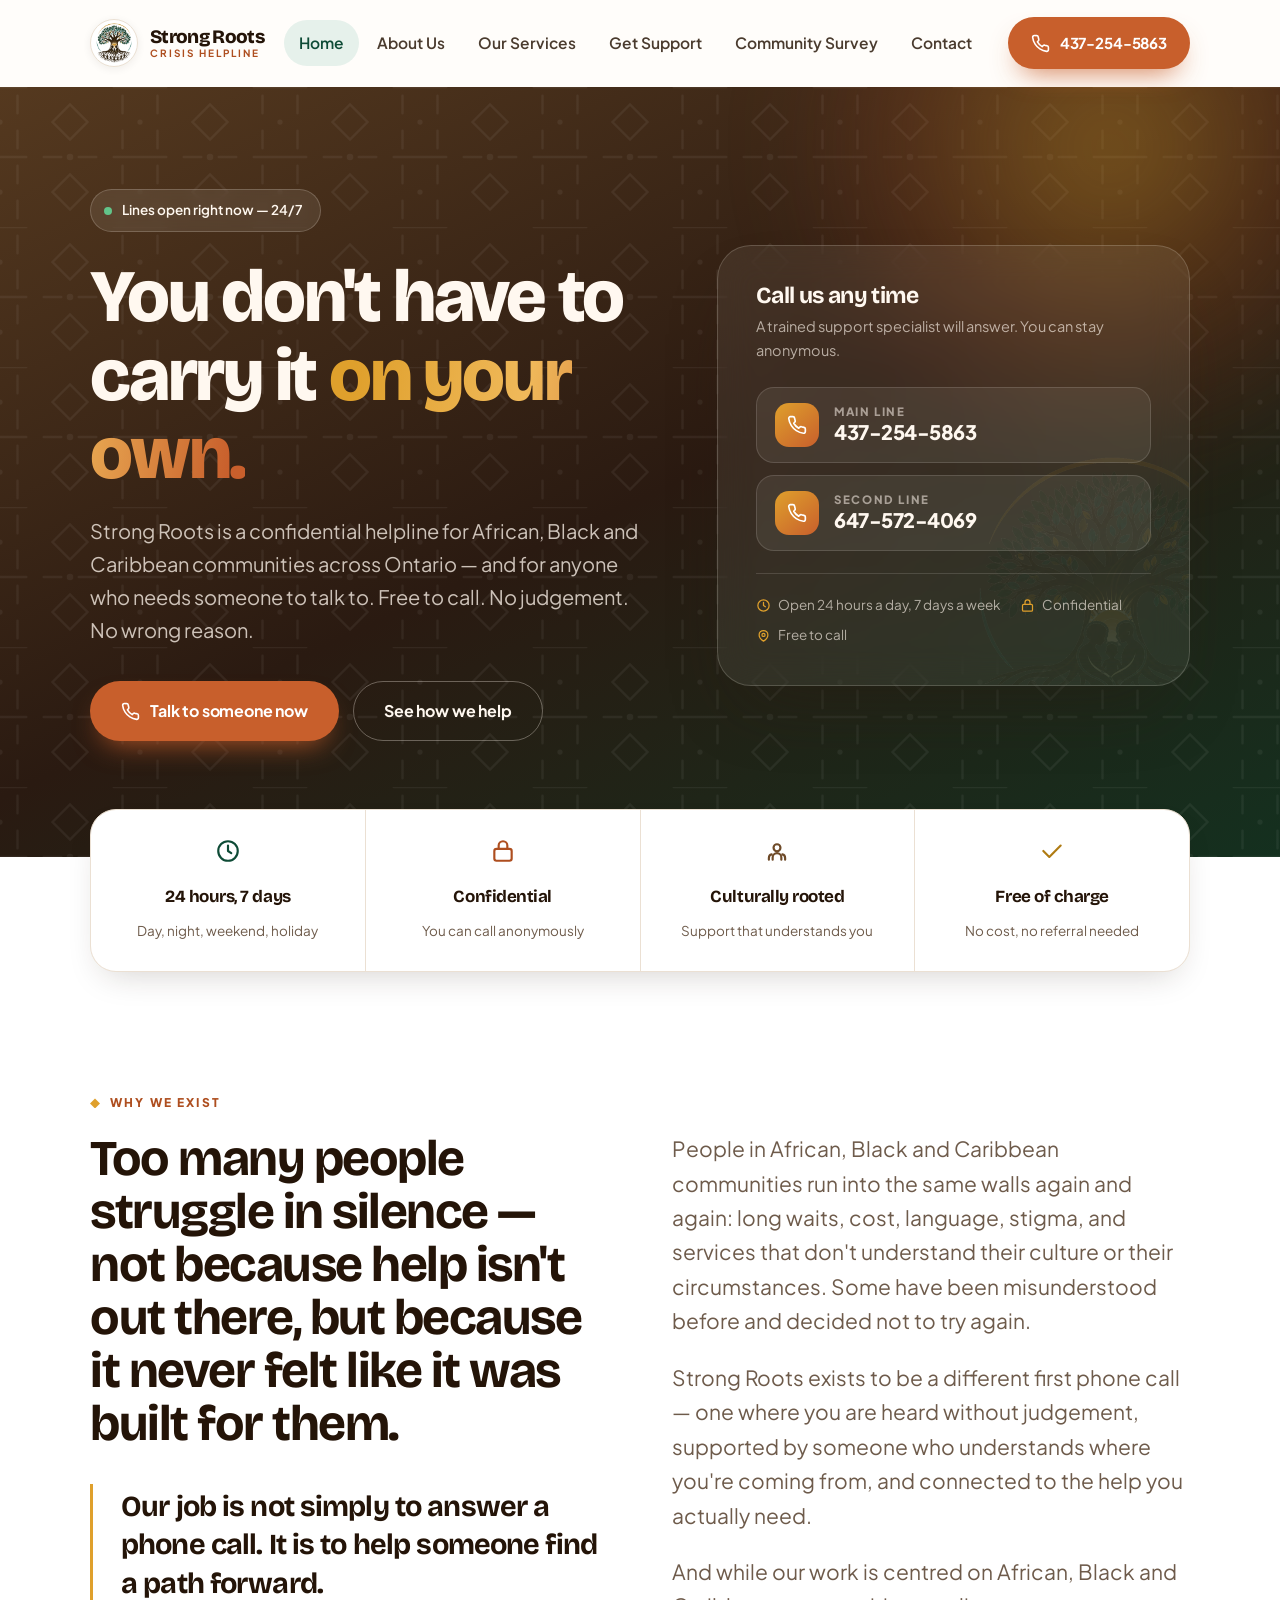
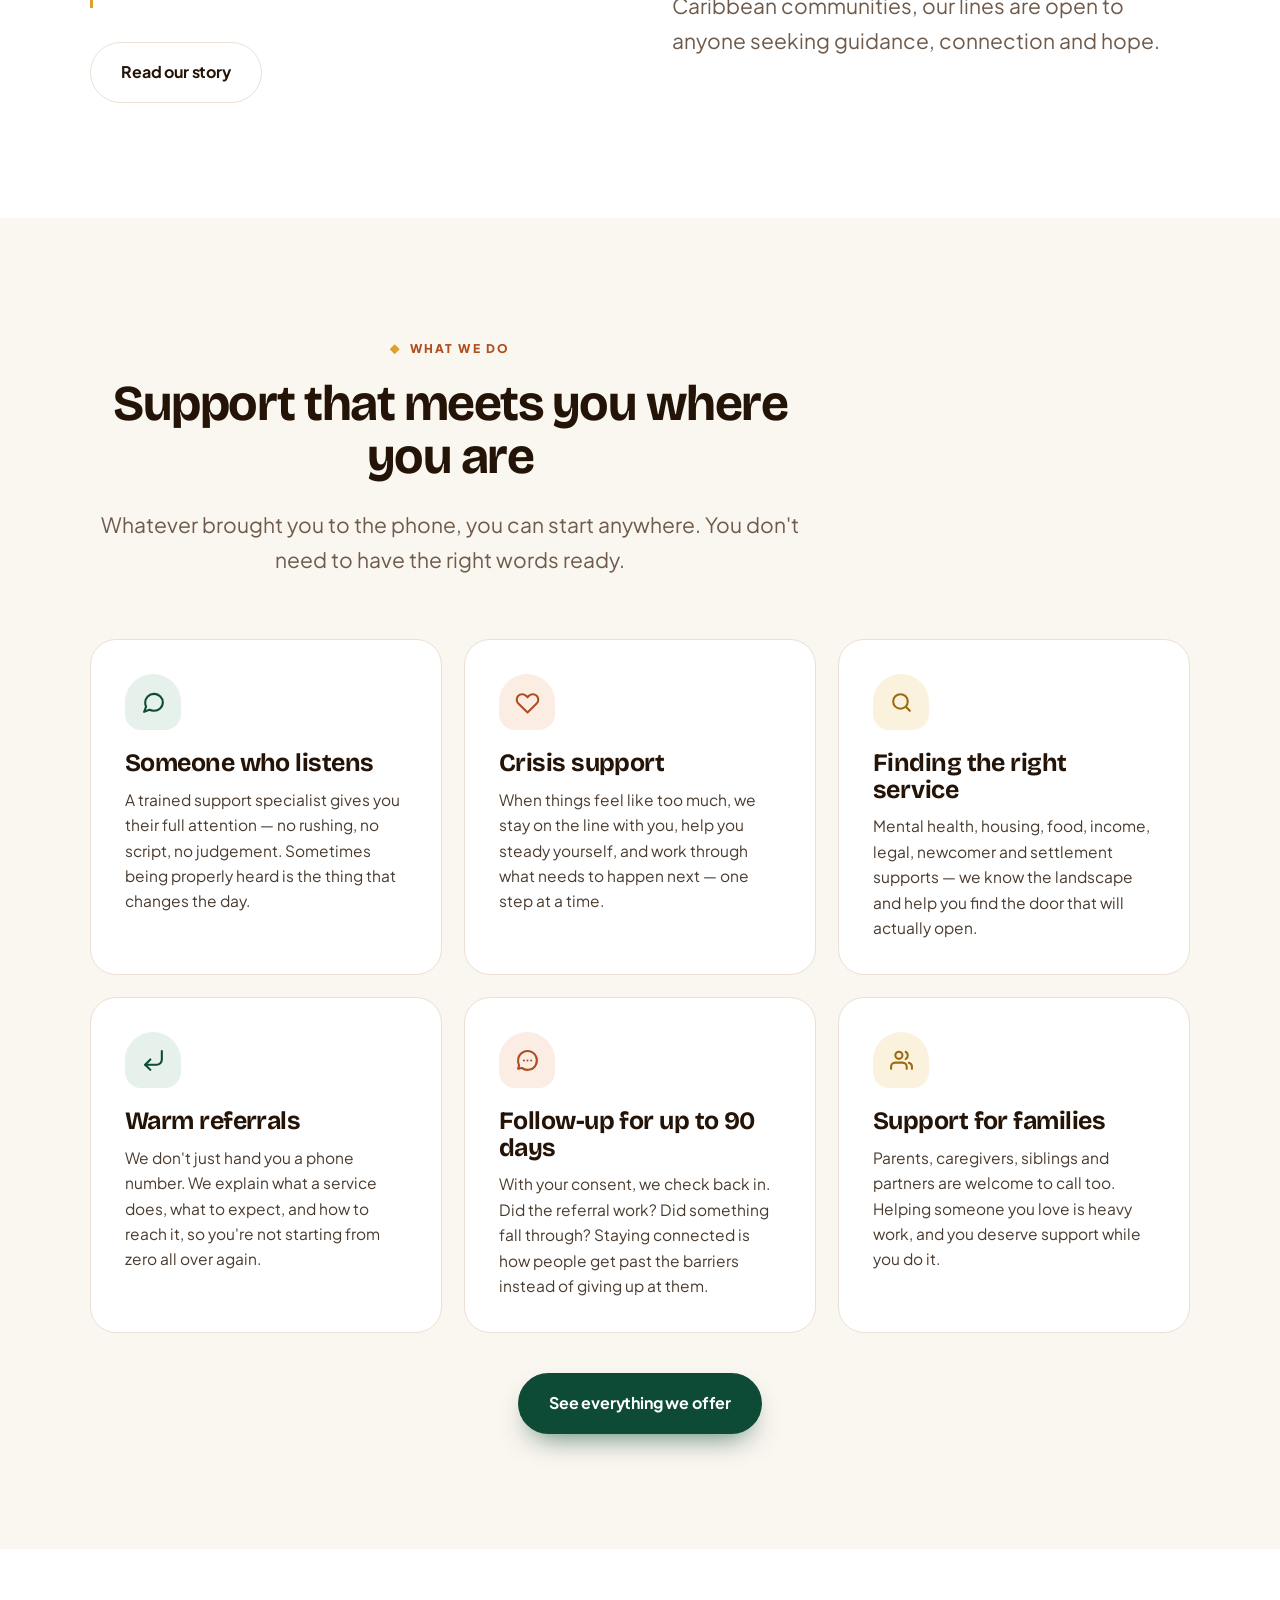
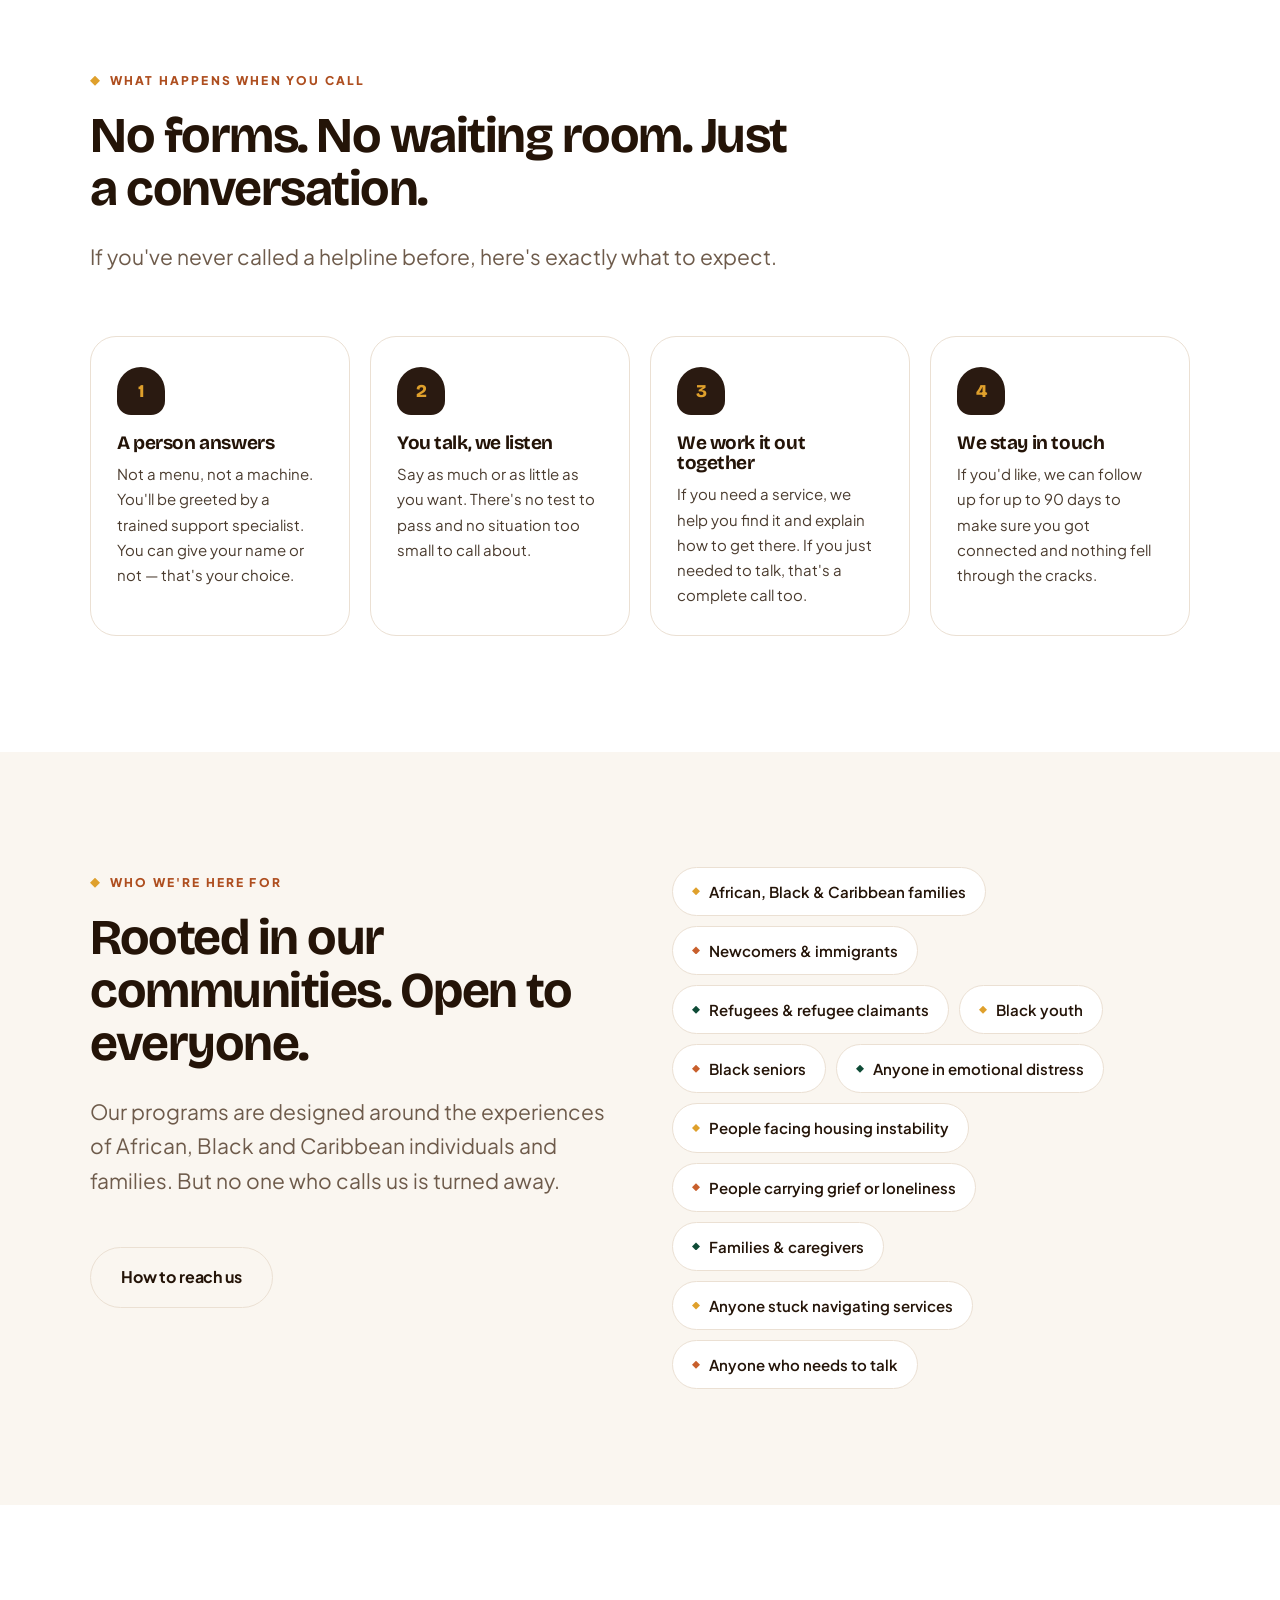
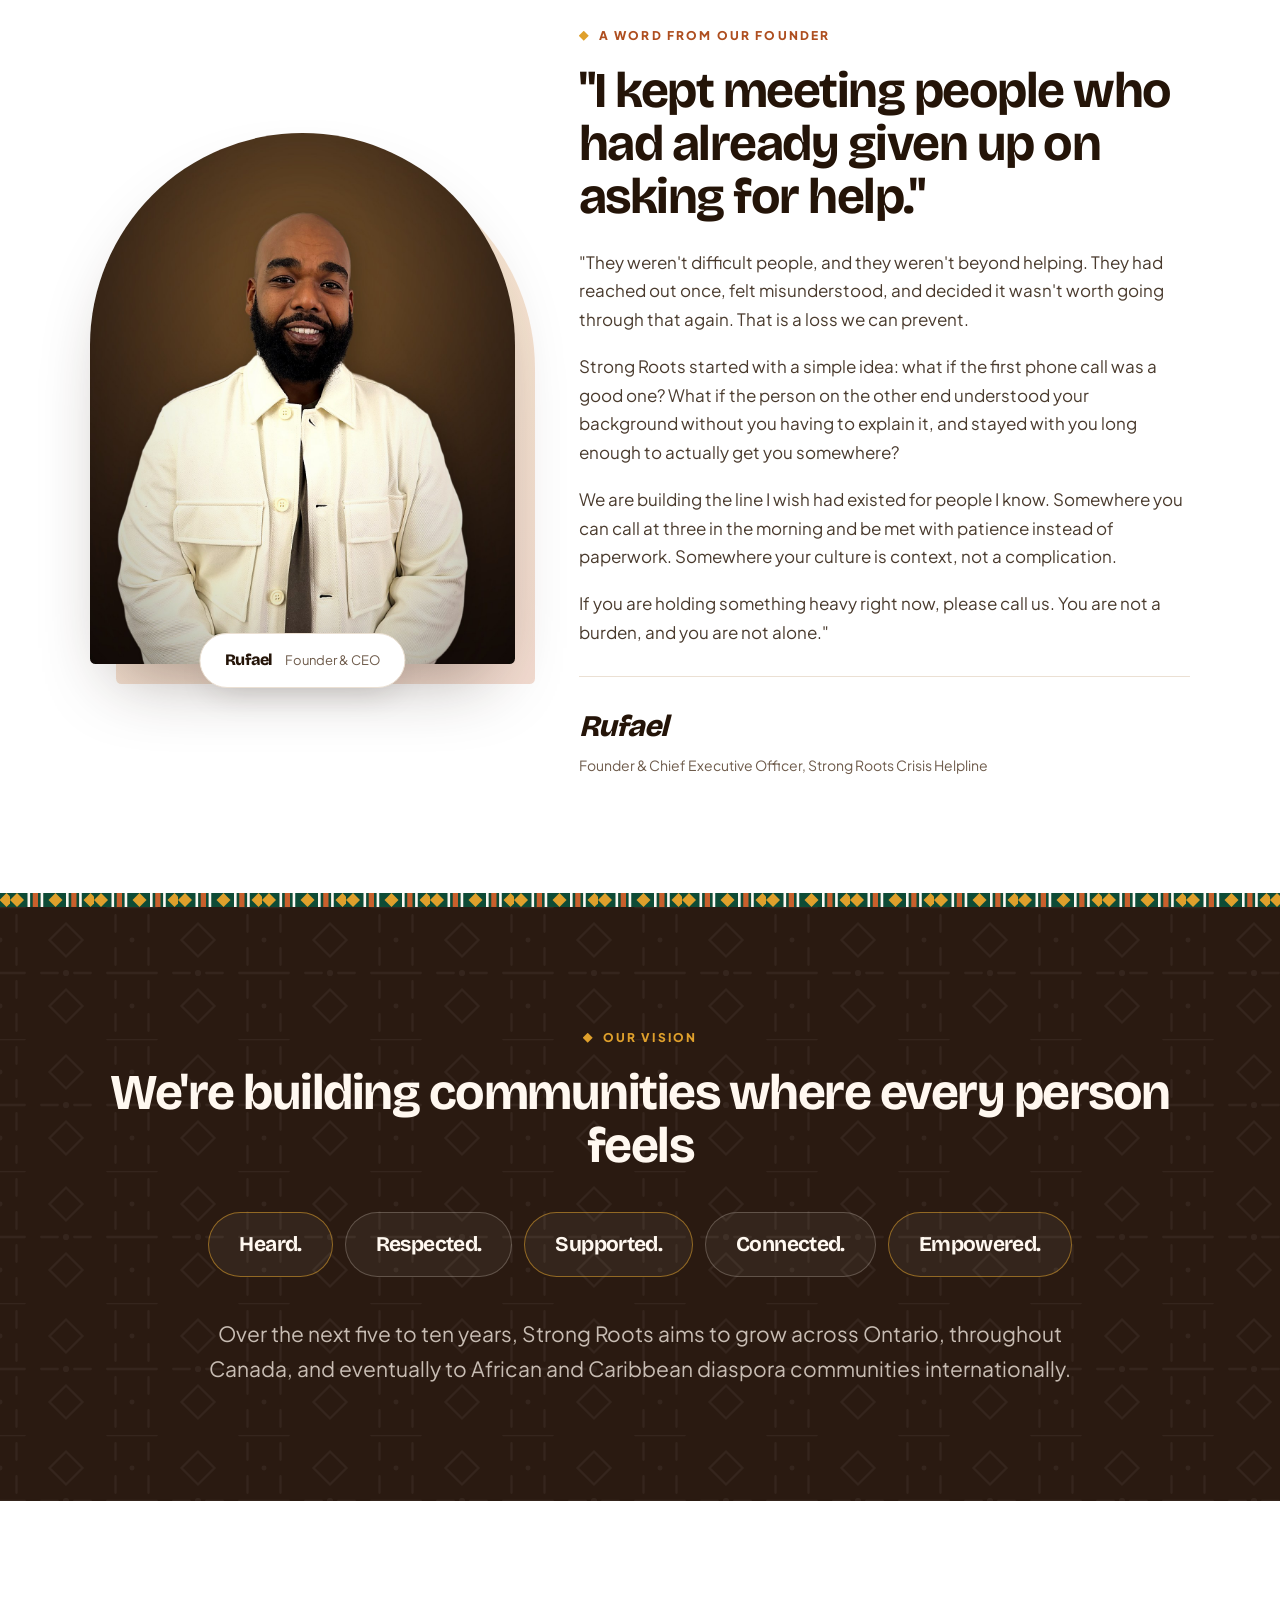
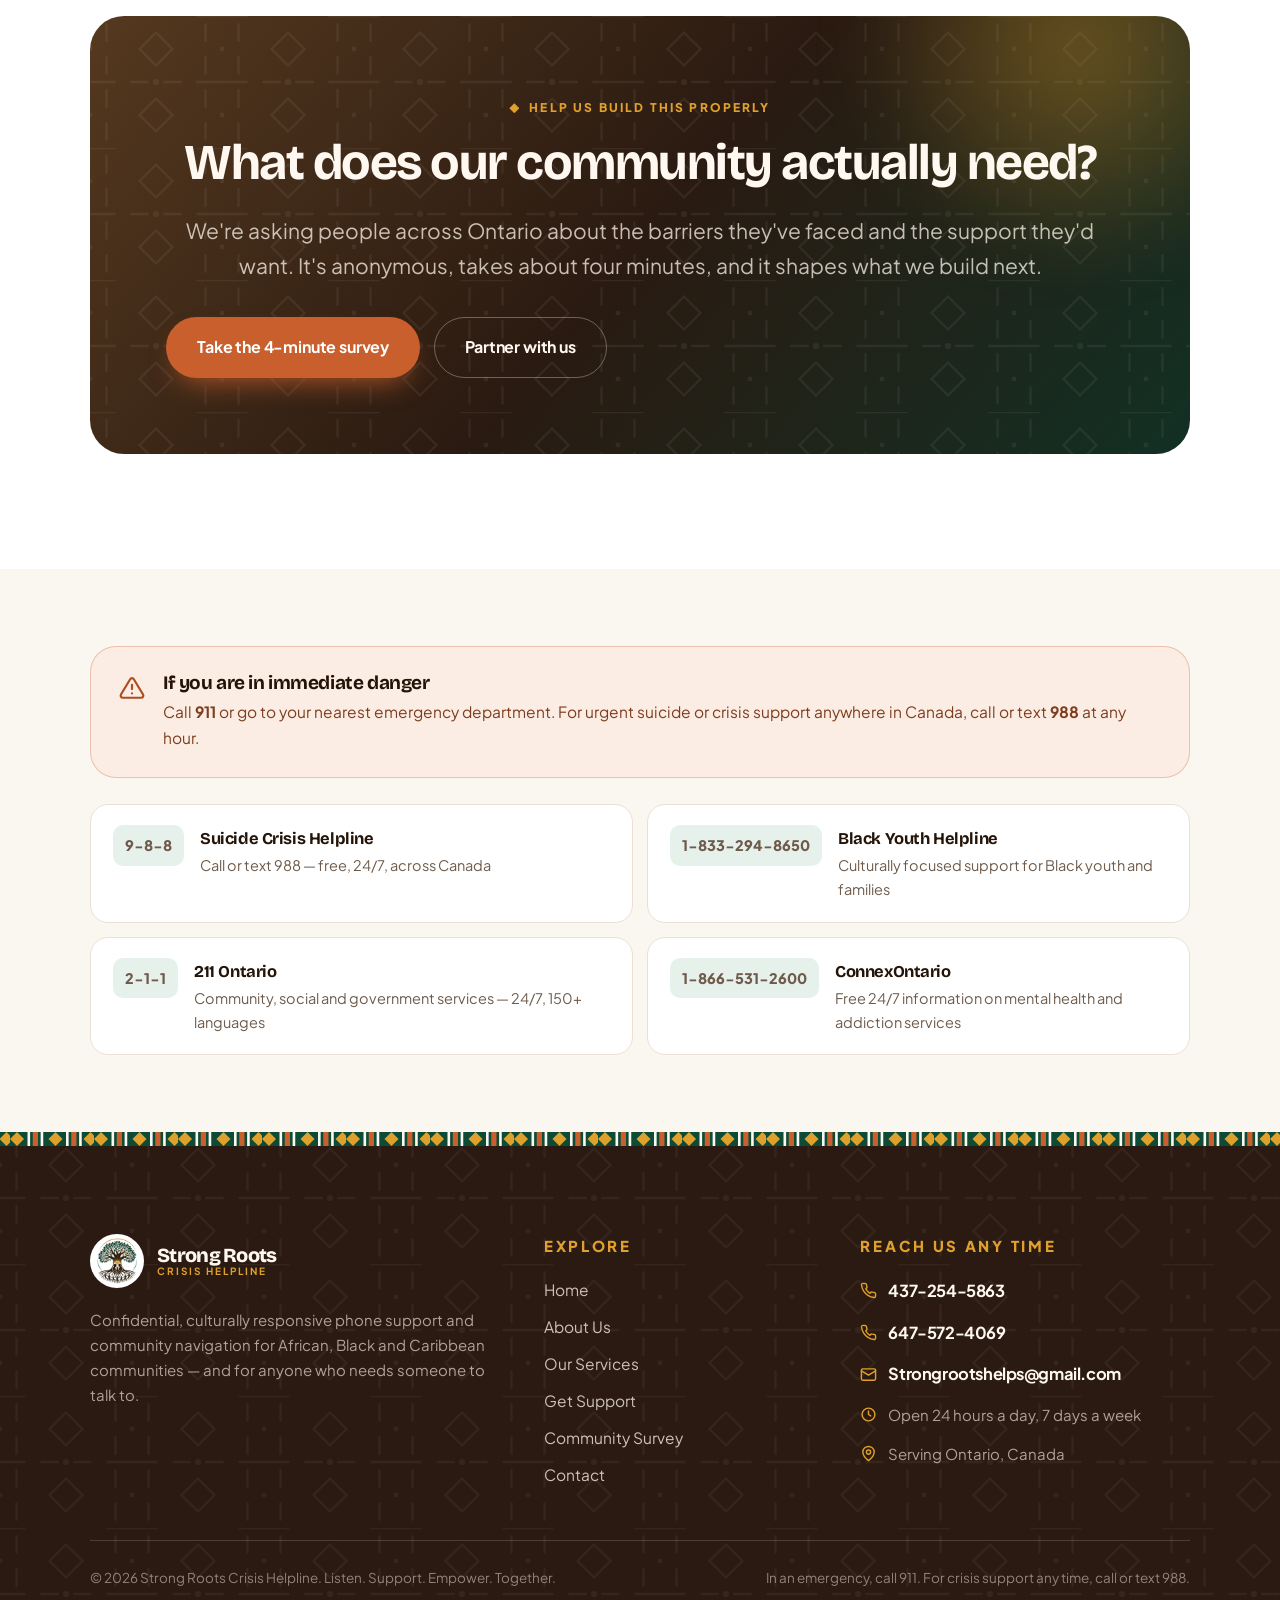
==== commit 3fe35260: "Rework the theme around the logo's earth tones Replaces the indigo/violet scheme with brown, green a" ====
--- a/index.html
+++ b/index.html
@@ -13,7 +13,7 @@
 <link rel="apple-touch-icon" href="favicon.png">
 <link rel="preconnect" href="https://fonts.googleapis.com">
 <link rel="preconnect" href="https://fonts.gstatic.com" crossorigin>
-<link href="https://fonts.googleapis.com/css2?family=Plus+Jakarta+Sans:ital,wght@0,400;0,500;0,600;0,700;0,800;1,700&display=swap" rel="stylesheet">
+<link href="https://fonts.googleapis.com/css2?family=Bricolage+Grotesque:opsz,wdth,wght@12..96,75..100,400..800&family=Plus+Jakarta+Sans:ital,wght@0,400;0,500;0,600;0,700;0,800;1,700&display=swap" rel="stylesheet">
 <link rel="stylesheet" href="assets/css/styles.css">
 </head>
 <body>
@@ -254,6 +254,7 @@
   </section>
 
   <!-- ======================================================== VISION WORDS -->
+  <div class="pattern-band"></div>
   <section class="pad bg-dark">
     <div class="wrap center">
       <span class="eyebrow">Our vision</span>
--- a/assets/css/styles.css
+++ b/assets/css/styles.css
@@ -6,44 +6,49 @@
    ========================================================================== */
 
 :root {
-  /* ---- brand colours ---------------------------------------------------- */
-  --ink: #12103A;           /* deep indigo — dark sections and headings       */
-  --ink-800: #1B1758;
-  --ink-700: #2A2380;
-  --violet: #5B4BE8;        /* main action colour                            */
-  --violet-600: #4837D6;
-  --violet-050: #EFECFF;
-  --coral: #FF6A4D;         /* "call now" colour                             */
-  --coral-600: #F0512F;
-  --coral-050: #FFEDE8;
-  --gold: #E8A93A;          /* small accents, echoes the logo                */
-  --teal: #17A79E;
+  /* ---- earth tones, taken from the logo ---------------------------------- */
+  --bark: #2A1A11;          /* deepest brown — dark sections                 */
+  --bark-800: #3C2717;
+  --bark-700: #55391F;
+  --bark-600: #6E4A28;
+
+  --forest: #0E4B36;        /* deep green — secondary actions, links         */
+  --forest-600: #14664A;
+  --forest-050: #E6F1EB;
+
+  --clay: #C85F2C;          /* terracotta — the "call now" colour            */
+  --clay-600: #AE4E1F;
+  --clay-050: #FBEDE4;
+
+  --gold: #DFA02C;          /* accent, straight from the logo                */
+  --gold-050: #FBF2DE;
 
   /* ---- neutrals --------------------------------------------------------- */
   --paper: #FFFFFF;
-  --surface: #F6F5FC;       /* soft lavender-grey page background            */
-  --surface-2: #EDEBF9;
-  --heading: #15123C;
-  --body: #444069;
-  --muted: #6C6795;
-  --line: #E6E3F4;
-  --line-dark: rgba(255, 255, 255, .14);
+  --bone: #FAF6F0;          /* warm off-white page background                */
+  --bone-2: #F2EAE0;
+  --heading: #241408;
+  --body: #4A3B2E;
+  --muted: #6E5B4B;
+  --line: #EBE0D3;
+  --line-dark: rgba(255, 245, 230, .16);
 
   /* ---- shape and depth -------------------------------------------------- */
   --r-sm: 12px;
   --r: 18px;
-  --r-lg: 28px;
-  --r-xl: 36px;
-  --shadow-s: 0 2px 8px rgba(21, 18, 60, .06);
-  --shadow: 0 12px 32px -12px rgba(21, 18, 60, .16);
-  --shadow-lg: 0 34px 70px -28px rgba(21, 18, 60, .30);
+  --r-lg: 26px;
+  --r-xl: 34px;
+  --arch: 999px 999px var(--r-lg) var(--r-lg);   /* dome-topped frame        */
+  --shadow-s: 0 2px 8px rgba(42, 26, 17, .07);
+  --shadow: 0 14px 34px -14px rgba(42, 26, 17, .22);
+  --shadow-lg: 0 36px 72px -28px rgba(42, 26, 17, .42);
 
   --maxw: 1180px;
   --pad: 22px;
-  --nav-h: 74px;
-}
-
-@media (min-width: 900px) { :root { --pad: 40px; --nav-h: 84px; } }
+  --nav-h: 76px;
+}
+
+@media (min-width: 900px) { :root { --pad: 40px; --nav-h: 86px; } }
 
 /* ==========================================================================
    BASE
@@ -63,40 +68,41 @@
   color: var(--body);
   font-family: 'Plus Jakarta Sans', system-ui, -apple-system, 'Segoe UI', sans-serif;
   font-size: 17px;
-  line-height: 1.65;
+  line-height: 1.68;
   -webkit-font-smoothing: antialiased;
   overflow-x: hidden;
 }
 
 img { max-width: 100%; height: auto; display: block; }
-a { color: var(--violet); text-decoration: none; }
-a:hover { color: var(--violet-600); }
+a { color: var(--forest-600); text-decoration: none; }
+a:hover { color: var(--forest); }
 
 h1, h2, h3, h4 {
+  font-family: 'Bricolage Grotesque', 'Plus Jakarta Sans', Georgia, serif;
   color: var(--heading);
-  font-weight: 800;
-  line-height: 1.12;
-  letter-spacing: -.032em;
+  font-weight: 700;
+  line-height: 1.06;
+  letter-spacing: -.03em;
   margin: 0 0 .5em;
 }
 
-h1 { font-size: clamp(38px, 6.4vw, 68px); }
-h2 { font-size: clamp(30px, 4.4vw, 46px); }
+h1 { font-size: clamp(40px, 6.8vw, 74px); font-weight: 800; }
+h2 { font-size: clamp(31px, 4.6vw, 50px); }
 h3 { font-size: clamp(20px, 2.2vw, 25px); letter-spacing: -.022em; }
 p  { margin: 0 0 1.1em; }
 p:last-child { margin-bottom: 0; }
 
-::selection { background: var(--violet); color: #fff; }
+::selection { background: var(--gold); color: var(--heading); }
 
 :focus-visible {
-  outline: 3px solid var(--violet);
+  outline: 3px solid var(--clay);
   outline-offset: 3px;
   border-radius: 6px;
 }
 
 .skip-link {
   position: absolute; left: -9999px; top: 0; z-index: 999;
-  background: var(--ink); color: #fff; padding: 14px 20px; border-radius: 0 0 12px 0;
+  background: var(--bark); color: #fff; padding: 14px 20px; border-radius: 0 0 12px 0;
 }
 .skip-link:focus { left: 0; color: #fff; }
 
@@ -108,39 +114,54 @@
 .wrap-narrow { max-width: 820px; }
 
 section { position: relative; }
-.pad     { padding: clamp(64px, 9vw, 120px) 0; }
+.pad     { padding: clamp(64px, 9vw, 122px) 0; }
 .pad-sm  { padding: clamp(48px, 6vw, 78px) 0; }
 
-.bg-surface { background: var(--surface); }
-.bg-dark { background: var(--ink); color: rgba(255,255,255,.78); }
-.bg-dark h1, .bg-dark h2, .bg-dark h3, .bg-dark h4 { color: #fff; }
+.bg-surface { background: var(--bone); }
+
+/* dark brown sections, with a woven texture laid over them */
+.bg-dark {
+  position: relative;
+  background: var(--bark);
+  color: rgba(255, 246, 236, .76);
+}
+.bg-dark::before {
+  content: ''; position: absolute; inset: 0; pointer-events: none;
+  background: url('../img/pattern-weave.svg') repeat;
+  background-size: 132px 132px;
+  opacity: .05;
+}
+.bg-dark > * { position: relative; z-index: 1; }
+.bg-dark h1, .bg-dark h2, .bg-dark h3, .bg-dark h4 { color: #FFF8F0; }
 
 .center { text-align: center; }
 .center .lede { margin-left: auto; margin-right: auto; }
 
+/* the little woven strip used as a section divider */
+.pattern-band {
+  height: 14px;
+  background: url('../img/pattern-kente.svg') repeat-x center / auto 100%;
+}
+
 .eyebrow {
-  display: inline-flex; align-items: center; gap: 9px;
-  font-size: 12px; font-weight: 700; letter-spacing: .16em; text-transform: uppercase;
-  color: var(--violet); margin: 0 0 18px;
+  display: inline-flex; align-items: center; gap: 10px;
+  font-size: 12px; font-weight: 800; letter-spacing: .18em; text-transform: uppercase;
+  color: var(--clay-600); margin: 0 0 18px;
 }
 .eyebrow::before {
-  content: ''; width: 22px; height: 2px; border-radius: 2px;
-  background: linear-gradient(90deg, var(--violet), var(--coral));
+  content: ''; width: 10px; height: 10px; flex: 0 0 auto;
+  background: var(--gold);
+  clip-path: polygon(50% 0, 100% 50%, 50% 100%, 0 50%);   /* small diamond */
 }
 .bg-dark .eyebrow,
 .hero .eyebrow,
 .page-head .eyebrow,
 .cta-band .eyebrow { color: var(--gold); }
 
-.bg-dark .eyebrow::before,
-.hero .eyebrow::before,
-.page-head .eyebrow::before,
-.cta-band .eyebrow::before { background: linear-gradient(90deg, var(--gold), var(--coral)); }
-
-.lede { font-size: clamp(17px, 1.9vw, 21px); color: var(--muted); max-width: 62ch; line-height: 1.62; }
+.lede { font-size: clamp(17px, 1.9vw, 21px); color: var(--muted); max-width: 62ch; line-height: 1.64; }
 .bg-dark .lede,
 .cta-band .lede,
-.page-head .lede { color: rgba(255,255,255,.72); }
+.page-head .lede { color: rgba(255, 246, 236, .74); }
 
 .section-head { max-width: 720px; margin-bottom: clamp(38px, 5vw, 62px); }
 .center .section-head { margin-left: auto; margin-right: auto; }
@@ -151,7 +172,7 @@
 
 .btn {
   display: inline-flex; align-items: center; justify-content: center; gap: 10px;
-  padding: 16px 28px;
+  padding: 16px 30px;
   border: 1px solid transparent;
   border-radius: 999px;
   font: inherit; font-size: 16px; font-weight: 700; letter-spacing: -.01em;
@@ -162,25 +183,24 @@
 .btn:active { transform: translateY(0); }
 .btn svg { width: 19px; height: 19px; flex: 0 0 auto; }
 
-.btn-call    { background: var(--coral); color: #fff; box-shadow: 0 12px 26px -10px rgba(255,106,77,.75); }
-.btn-call:hover { background: var(--coral-600); color: #fff; box-shadow: 0 18px 34px -12px rgba(255,106,77,.85); }
-
-.btn-primary { background: var(--violet); color: #fff; box-shadow: 0 12px 26px -10px rgba(91,75,232,.7); }
-.btn-primary:hover { background: var(--violet-600); color: #fff; }
-
-.btn-ghost   { background: transparent; color: var(--heading); border-color: var(--line); }
-.btn-ghost:hover { background: var(--paper); border-color: var(--violet); color: var(--violet); }
-
-/* ghost buttons sitting on any dark background */
+.btn-call { background: var(--clay); color: #fff; box-shadow: 0 14px 28px -12px rgba(200, 95, 44, .85); }
+.btn-call:hover { background: var(--clay-600); color: #fff; box-shadow: 0 20px 36px -14px rgba(200, 95, 44, .95); }
+
+.btn-primary { background: var(--forest); color: #fff; box-shadow: 0 14px 28px -12px rgba(14, 75, 54, .7); }
+.btn-primary:hover { background: var(--forest-600); color: #fff; }
+
+.btn-ghost { background: transparent; color: var(--heading); border-color: var(--line); }
+.btn-ghost:hover { background: var(--bone); border-color: var(--forest); color: var(--forest); }
+
 .bg-dark .btn-ghost,
 .hero .btn-ghost,
 .page-head .btn-ghost,
-.cta-band .btn-ghost { color: #fff; border-color: rgba(255,255,255,.30); }
+.cta-band .btn-ghost { color: #FFF8F0; border-color: rgba(255, 246, 236, .32); }
 
 .bg-dark .btn-ghost:hover,
 .hero .btn-ghost:hover,
 .page-head .btn-ghost:hover,
-.cta-band .btn-ghost:hover { background: rgba(255,255,255,.10); border-color: rgba(255,255,255,.55); color: #fff; }
+.cta-band .btn-ghost:hover { background: rgba(255, 246, 236, .10); border-color: var(--gold); color: #fff; }
 
 .btn-row { display: flex; flex-wrap: wrap; gap: 14px; margin-top: 34px; }
 .center .btn-row { justify-content: center; }
@@ -191,44 +211,43 @@
 
 .site-header {
   position: sticky; top: 0; z-index: 90;
-  background: rgba(255,255,255,.82);
+  background: rgba(255, 253, 250, .86);
   backdrop-filter: saturate(180%) blur(16px);
   -webkit-backdrop-filter: saturate(180%) blur(16px);
   border-bottom: 1px solid transparent;
   transition: border-color .25s ease, box-shadow .25s ease;
 }
-.site-header.is-stuck { border-bottom-color: var(--line); box-shadow: 0 4px 24px -14px rgba(21,18,60,.30); }
-
-.nav {
-  height: var(--nav-h);
-  display: flex; align-items: center; justify-content: space-between; gap: 20px;
-}
+.site-header.is-stuck { border-bottom-color: var(--line); box-shadow: 0 4px 24px -14px rgba(42, 26, 17, .3); }
+
+.nav { height: var(--nav-h); display: flex; align-items: center; justify-content: space-between; gap: 20px; }
 
 .brand { display: inline-flex; align-items: center; gap: 12px; color: var(--heading); }
 .brand:hover { color: var(--heading); }
 .brand-mark {
-  width: 46px; height: 46px; flex: 0 0 auto;
+  width: 48px; height: 48px; flex: 0 0 auto;
   border-radius: 50%;
   background: var(--paper);
   border: 1px solid var(--line);
   padding: 3px;
   box-shadow: var(--shadow-s);
 }
-.brand-text { display: flex; flex-direction: column; line-height: 1.1; }
-.brand-name { font-size: 17px; font-weight: 800; letter-spacing: -.03em; }
-.brand-sub  { font-size: 10.5px; font-weight: 600; letter-spacing: .15em; text-transform: uppercase; color: var(--muted); }
-
-.nav-links { display: none; align-items: center; gap: 4px; }
+.brand-text { display: flex; flex-direction: column; line-height: 1.08; }
+.brand-name {
+  font-family: 'Bricolage Grotesque', 'Plus Jakarta Sans', serif;
+  font-size: 19px; font-weight: 800; letter-spacing: -.035em;
+}
+.brand-sub { font-size: 10px; font-weight: 700; letter-spacing: .2em; text-transform: uppercase; color: var(--clay-600); }
+
+.nav-links { display: none; align-items: center; gap: 3px; }
 @media (min-width: 1000px) { .nav-links { display: flex; } }
 
 .nav-links a {
-  position: relative;
   padding: 10px 15px; border-radius: 999px;
   font-size: 15.5px; font-weight: 600; color: var(--body);
   transition: background .18s ease, color .18s ease;
 }
-.nav-links a:hover { background: var(--violet-050); color: var(--violet); }
-.nav-links a.is-active { color: var(--violet); background: var(--violet-050); }
+.nav-links a:hover { background: var(--forest-050); color: var(--forest); }
+.nav-links a.is-active { color: var(--forest); background: var(--forest-050); }
 
 .nav-actions { display: flex; align-items: center; gap: 10px; }
 .nav-actions .btn { padding: 12px 22px; font-size: 15px; }
@@ -246,12 +265,7 @@
 .nav-toggle[aria-expanded="true"] span:nth-child(2) { opacity: 0; }
 .nav-toggle[aria-expanded="true"] span:nth-child(3) { transform: translateY(-7px) rotate(-45deg); }
 
-.mobile-menu {
-  display: none;
-  border-top: 1px solid var(--line);
-  background: var(--paper);
-  padding: 12px var(--pad) 26px;
-}
+.mobile-menu { display: none; border-top: 1px solid var(--line); background: var(--paper); padding: 12px var(--pad) 26px; }
 .mobile-menu.is-open { display: block; }
 @media (min-width: 1000px) { .mobile-menu, .mobile-menu.is-open { display: none; } }
 .mobile-menu a {
@@ -260,7 +274,7 @@
   border-bottom: 1px solid var(--line);
 }
 .mobile-menu a:last-of-type { border-bottom: 0; }
-.mobile-menu a.is-active { color: var(--violet); }
+.mobile-menu a.is-active { color: var(--forest); }
 
 /* ==========================================================================
    HERO
@@ -268,54 +282,61 @@
 
 .hero {
   position: relative; overflow: hidden;
-  background: var(--ink);
-  color: rgba(255,255,255,.76);
-  padding: clamp(64px, 8vw, 110px) 0 clamp(76px, 9vw, 128px);
-}
-.hero::before,
-.hero::after { content: ''; position: absolute; border-radius: 50%; filter: blur(90px); pointer-events: none; }
-.hero::before { width: 620px; height: 620px; top: -260px; right: -170px; background: rgba(91,75,232,.55); }
-.hero::after  { width: 520px; height: 520px; bottom: -300px; left: -180px; background: rgba(255,106,77,.30); }
-
-.hero-grid {
-  position: relative; z-index: 1;
-  display: grid; gap: clamp(44px, 6vw, 72px);
-  align-items: center;
-}
+  background: linear-gradient(155deg, var(--bark-700) 0%, var(--bark) 52%, #14301F 100%);
+  color: rgba(255, 246, 236, .78);
+  padding: clamp(60px, 8vw, 108px) 0 clamp(78px, 9vw, 130px);
+}
+/* woven texture */
+.hero::before {
+  content: ''; position: absolute; inset: 0; pointer-events: none;
+  background: url('../img/pattern-weave.svg') repeat;
+  background-size: 140px 140px;
+  opacity: .055;
+}
+/* warm sunrise glow, echoing the sun behind the tree in the logo */
+.hero::after {
+  content: ''; position: absolute; pointer-events: none;
+  width: 680px; height: 680px; border-radius: 50%;
+  top: -280px; right: -170px;
+  background: radial-gradient(circle, rgba(223, 160, 44, .40) 0%, rgba(200, 95, 44, .16) 45%, transparent 70%);
+  filter: blur(38px);
+}
+
+.hero-grid { position: relative; z-index: 2; display: grid; gap: clamp(44px, 6vw, 72px); align-items: center; }
 @media (min-width: 980px) { .hero-grid { grid-template-columns: 1.08fr .92fr; } }
 
-.hero h1 { color: #fff; margin-bottom: 22px; }
+.hero h1 { color: #FFF8F0; margin-bottom: 22px; }
 .hero h1 .accent {
-  background: linear-gradient(100deg, var(--gold) 10%, var(--coral) 90%);
+  background: linear-gradient(100deg, var(--gold) 8%, #F0B95A 50%, var(--clay) 95%);
   -webkit-background-clip: text; background-clip: text; color: transparent;
 }
-.hero p.lede { color: rgba(255,255,255,.74); font-size: clamp(17px, 1.9vw, 20px); }
+.hero p.lede { color: rgba(255, 246, 236, .76); font-size: clamp(17px, 1.9vw, 20px); }
 
 .pill {
   display: inline-flex; align-items: center; gap: 10px;
-  padding: 9px 18px 9px 12px; margin-bottom: 26px;
-  background: rgba(255,255,255,.09);
-  border: 1px solid rgba(255,255,255,.18);
+  padding: 9px 18px 9px 13px; margin-bottom: 26px;
+  background: rgba(255, 246, 236, .09);
+  border: 1px solid rgba(255, 246, 236, .2);
   border-radius: 999px;
-  font-size: 13.5px; font-weight: 600; color: #fff;
+  font-size: 13.5px; font-weight: 600; color: #FFF8F0;
   backdrop-filter: blur(6px);
 }
 .dot {
-  width: 8px; height: 8px; border-radius: 50%; background: #4ADE80;
-  box-shadow: 0 0 0 0 rgba(74,222,128,.65);
-  animation: ping 2.2s cubic-bezier(.4,0,.6,1) infinite;
+  width: 8px; height: 8px; border-radius: 50%; background: #62C48A;
+  box-shadow: 0 0 0 0 rgba(98, 196, 138, .65);
+  animation: ping 2.2s cubic-bezier(.4, 0, .6, 1) infinite;
 }
 @keyframes ping {
-  0%   { box-shadow: 0 0 0 0 rgba(74,222,128,.6); }
-  70%  { box-shadow: 0 0 0 11px rgba(74,222,128,0); }
-  100% { box-shadow: 0 0 0 0 rgba(74,222,128,0); }
+  0%   { box-shadow: 0 0 0 0 rgba(98, 196, 138, .6); }
+  70%  { box-shadow: 0 0 0 11px rgba(98, 196, 138, 0); }
+  100% { box-shadow: 0 0 0 0 rgba(98, 196, 138, 0); }
 }
 
 /* the glass "call us" card in the hero */
 .call-card {
   position: relative;
-  background: rgba(255,255,255,.07);
-  border: 1px solid rgba(255,255,255,.16);
+  background: rgba(255, 246, 236, .07);
+  border: 1px solid rgba(255, 246, 236, .18);
   border-radius: var(--r-xl);
   padding: clamp(26px, 3.4vw, 38px);
   backdrop-filter: blur(18px);
@@ -324,14 +345,14 @@
   overflow: hidden;
 }
 .call-card::after {
-  content: ''; position: absolute; inset: 0;
+  content: ''; position: absolute; inset: 0; pointer-events: none;
   background: url('../img/logo-mark.png') no-repeat right -70px bottom -70px / 300px;
-  opacity: .07; pointer-events: none;
+  opacity: .09;
 }
 .call-card h2 {
-  color: #fff; font-size: 21px; letter-spacing: -.02em; margin-bottom: 6px;
-}
-.call-card .card-sub { font-size: 14.5px; color: rgba(255,255,255,.62); margin-bottom: 24px; }
+  color: #FFF8F0; font-size: 23px; letter-spacing: -.028em; margin-bottom: 6px;
+}
+.call-card .card-sub { font-size: 14.5px; color: rgba(255, 246, 236, .64); margin-bottom: 24px; }
 
 /* Phone list — light by default so it works on white cards.
    The dark variant inside .call-card is defined right below. */
@@ -339,34 +360,34 @@
 .phone-item {
   display: flex; align-items: center; gap: 15px;
   padding: 15px 18px;
-  background: var(--surface);
+  background: var(--bone);
   border: 1px solid var(--line);
   border-radius: var(--r);
   color: var(--heading);
   transition: background .18s ease, border-color .18s ease, transform .18s ease;
 }
-.phone-item:hover { background: var(--violet-050); border-color: var(--violet); color: var(--heading); transform: translateX(3px); }
+.phone-item:hover { background: var(--gold-050); border-color: var(--gold); color: var(--heading); transform: translateX(3px); }
 .phone-icon {
-  width: 42px; height: 42px; flex: 0 0 auto;
+  width: 44px; height: 44px; flex: 0 0 auto;
   display: grid; place-items: center;
-  background: linear-gradient(140deg, var(--violet), var(--coral));
-  border-radius: 13px; color: #fff;
+  background: linear-gradient(140deg, var(--gold), var(--clay));
+  border-radius: 14px; color: #fff;
 }
 .phone-icon svg { width: 20px; height: 20px; }
 .phone-meta { display: flex; flex-direction: column; line-height: 1.25; min-width: 0; }
-.phone-label { font-size: 11.5px; font-weight: 700; letter-spacing: .13em; text-transform: uppercase; color: var(--muted); }
-.phone-number { font-size: 20px; font-weight: 800; letter-spacing: -.02em; }
+.phone-label { font-size: 11.5px; font-weight: 800; letter-spacing: .14em; text-transform: uppercase; color: var(--muted); }
+.phone-number { font-size: 20px; font-weight: 800; letter-spacing: -.025em; }
 
 /* dark variant, used in the hero card */
-.call-card .phone-item { background: rgba(255,255,255,.06); border-color: rgba(255,255,255,.13); color: #fff; }
-.call-card .phone-item:hover { background: rgba(255,255,255,.13); border-color: rgba(255,255,255,.3); color: #fff; }
-.call-card .phone-label { color: rgba(255,255,255,.5); }
+.call-card .phone-item { background: rgba(255, 246, 236, .07); border-color: rgba(255, 246, 236, .14); color: #FFF8F0; }
+.call-card .phone-item:hover { background: rgba(255, 246, 236, .14); border-color: var(--gold); color: #fff; }
+.call-card .phone-label { color: rgba(255, 246, 236, .54); }
 
 .card-foot {
   margin-top: 22px; padding-top: 20px;
-  border-top: 1px solid rgba(255,255,255,.13);
+  border-top: 1px solid rgba(255, 246, 236, .14);
   display: flex; flex-wrap: wrap; gap: 8px 20px;
-  font-size: 13.5px; color: rgba(255,255,255,.6);
+  font-size: 13.5px; color: rgba(255, 246, 236, .64);
   position: relative; z-index: 1;
 }
 .card-foot span { display: inline-flex; align-items: center; gap: 7px; }
@@ -382,14 +403,21 @@
   border: 1px solid var(--line);
   border-radius: var(--r-lg);
   overflow: hidden;
-  margin-top: -46px; position: relative; z-index: 5;
+  margin-top: -48px; position: relative; z-index: 5;
   box-shadow: var(--shadow);
 }
 @media (min-width: 820px) { .trust { grid-template-columns: repeat(4, 1fr); } }
-.trust-item { background: var(--paper); padding: 26px 22px; text-align: center; }
-.trust-item strong { display: block; font-size: 16px; font-weight: 800; color: var(--heading); letter-spacing: -.02em; margin-bottom: 3px; }
+.trust-item { background: var(--paper); padding: 28px 22px; text-align: center; }
+.trust-item strong {
+  font-family: 'Bricolage Grotesque', 'Plus Jakarta Sans', serif;
+  display: block; font-size: 17px; font-weight: 700; color: var(--heading);
+  letter-spacing: -.028em; margin-bottom: 3px;
+}
 .trust-item span { font-size: 13.5px; color: var(--muted); }
-.trust-item svg { width: 26px; height: 26px; color: var(--violet); margin: 0 auto 12px; }
+.trust-item svg { width: 26px; height: 26px; color: var(--forest); margin: 0 auto 12px; }
+.trust-item:nth-child(2) svg { color: var(--clay-600); }
+.trust-item:nth-child(3) svg { color: var(--bark-600); }
+.trust-item:nth-child(4) svg { color: #B07C14; }
 
 /* ==========================================================================
    CARDS & GRIDS
@@ -402,28 +430,38 @@
 @media (min-width: 1000px) { .grid-3 { grid-template-columns: repeat(3, 1fr); } }
 
 .card {
+  position: relative; overflow: hidden;
   background: var(--paper);
   border: 1px solid var(--line);
   border-radius: var(--r-lg);
   padding: clamp(26px, 3vw, 34px);
   transition: transform .22s ease, box-shadow .22s ease, border-color .22s ease;
 }
+/* a thin woven strip appears along the top edge on hover */
+.card::after {
+  content: ''; position: absolute; top: 0; left: 0; right: 0; height: 5px;
+  background: url('../img/pattern-kente.svg') repeat-x left center / auto 100%;
+  transform: scaleX(0); transform-origin: left;
+  transition: transform .34s cubic-bezier(.2, .7, .3, 1);
+}
 .card:hover { transform: translateY(-4px); box-shadow: var(--shadow); border-color: transparent; }
+.card:hover::after { transform: scaleX(1); }
 .card h3 { margin-bottom: 10px; }
-.card p { font-size: 15.5px; line-height: 1.62; margin: 0; }
+.card p { font-size: 15.5px; line-height: 1.64; margin: 0; }
 
 .card-icon {
-  width: 54px; height: 54px; border-radius: 17px;
+  width: 56px; height: 56px;
+  border-radius: 50% 50% 16px 16px;      /* small arch, echoing the tree canopy */
   display: grid; place-items: center;
-  background: var(--violet-050); color: var(--violet);
+  background: var(--forest-050); color: var(--forest);
   margin-bottom: 20px;
 }
 .card-icon svg { width: 25px; height: 25px; }
-.card:nth-child(3n+2) .card-icon { background: var(--coral-050); color: var(--coral-600); }
-.card:nth-child(3n+3) .card-icon { background: #E4F6F4; color: #0E8A82; }
+.card:nth-child(3n+2) .card-icon { background: var(--clay-050); color: var(--clay-600); }
+.card:nth-child(3n+3) .card-icon { background: var(--gold-050); color: #9A6A12; }
 
 /* numbered "how it works" steps */
-.steps { display: grid; gap: 20px; counter-reset: step; }
+.steps { display: grid; gap: 20px; }
 @media (min-width: 760px)  { .steps { grid-template-columns: repeat(2, 1fr); } }
 @media (min-width: 1040px) { .steps { grid-template-columns: repeat(4, 1fr); } }
 
@@ -435,11 +473,12 @@
   padding: 30px 26px 28px;
 }
 .step-num {
-  width: 44px; height: 44px; margin-bottom: 18px;
+  width: 48px; height: 48px; margin-bottom: 18px;
   display: grid; place-items: center;
-  background: var(--ink); color: #fff;
-  border-radius: 14px;
-  font-size: 16px; font-weight: 800;
+  background: var(--bark); color: var(--gold);
+  border-radius: 50% 50% 14px 14px;
+  font-family: 'Bricolage Grotesque', serif;
+  font-size: 18px; font-weight: 800;
 }
 .step h3 { font-size: 19px; margin-bottom: 8px; }
 .step p { font-size: 15px; margin: 0; }
@@ -447,67 +486,72 @@
 /* tag chips */
 .chips { display: flex; flex-wrap: wrap; gap: 10px; }
 .chip {
-  display: inline-flex; align-items: center; gap: 8px;
-  padding: 11px 18px;
+  display: inline-flex; align-items: center; gap: 9px;
+  padding: 11px 19px;
   background: var(--paper); border: 1px solid var(--line); border-radius: 999px;
   font-size: 15px; font-weight: 600; color: var(--heading);
-  transition: border-color .18s ease, transform .18s ease;
-}
-.chip:hover { border-color: var(--violet); transform: translateY(-2px); }
-.chip::before { content: ''; width: 6px; height: 6px; border-radius: 50%; background: var(--gold); flex: 0 0 auto; }
+  transition: border-color .18s ease, transform .18s ease, background .18s ease;
+}
+.chip:hover { border-color: var(--gold); background: var(--gold-050); transform: translateY(-2px); }
+.chip::before {
+  content: ''; width: 8px; height: 8px; flex: 0 0 auto;
+  background: var(--gold);
+  clip-path: polygon(50% 0, 100% 50%, 50% 100%, 0 50%);
+}
+.chip:nth-child(3n+2)::before { background: var(--clay); }
+.chip:nth-child(3n+3)::before { background: var(--forest); }
 
 /* ==========================================================================
    PULL QUOTE
    ========================================================================== */
 
-.quote {
-  position: relative;
-  border-left: 3px solid var(--coral);
-  padding: 4px 0 4px 28px;
-  margin: 34px 0;
-}
+.quote { position: relative; border-left: 3px solid var(--gold); padding: 4px 0 4px 28px; margin: 34px 0; }
 .quote p {
-  font-size: clamp(20px, 2.6vw, 27px);
-  font-weight: 700; line-height: 1.42; letter-spacing: -.025em;
+  font-family: 'Bricolage Grotesque', 'Plus Jakarta Sans', serif;
+  font-size: clamp(21px, 2.7vw, 29px);
+  font-weight: 700; line-height: 1.34; letter-spacing: -.03em;
   color: var(--heading);
 }
-.bg-dark .quote p { color: #fff; }
+.bg-dark .quote p { color: #FFF8F0; }
 
 /* ==========================================================================
    FOUNDER SECTION
    ========================================================================== */
 
-.founder { display: grid; gap: clamp(36px, 5vw, 64px); align-items: center; }
+.founder { display: grid; gap: clamp(40px, 5vw, 66px); align-items: center; }
 @media (min-width: 900px) { .founder { grid-template-columns: .82fr 1.18fr; } }
 
 .founder-photo { position: relative; }
 .founder-photo img {
-  width: 100%; border-radius: var(--r-xl);
+  width: 100%;
+  border-radius: var(--arch);          /* dome-topped, like an archway */
   box-shadow: var(--shadow-lg);
 }
+/* warm halo offset behind the arch */
 .founder-photo::before {
-  content: ''; position: absolute; inset: auto -18px -18px 22px; height: 62%;
-  border-radius: var(--r-xl);
-  background: linear-gradient(140deg, var(--violet), var(--coral));
-  opacity: .16; z-index: -1;
+  content: ''; position: absolute; inset: 26px -20px -20px 26px;
+  border-radius: var(--arch);
+  background: linear-gradient(150deg, var(--gold), var(--clay));
+  opacity: .22; z-index: -1;
 }
 .founder-badge {
-  position: absolute; left: 50%; bottom: -26px; transform: translateX(-50%);
+  position: absolute; left: 50%; bottom: -24px; transform: translateX(-50%);
   display: inline-flex; align-items: center; gap: 12px;
-  padding: 12px 22px;
+  padding: 13px 24px;
   background: var(--paper); border: 1px solid var(--line);
   border-radius: 999px; box-shadow: var(--shadow);
   white-space: nowrap;
 }
-.founder-badge strong { font-size: 15.5px; font-weight: 800; color: var(--heading); letter-spacing: -.02em; }
+.founder-badge strong {
+  font-family: 'Bricolage Grotesque', serif;
+  font-size: 16px; font-weight: 800; color: var(--heading); letter-spacing: -.03em;
+}
 .founder-badge span { font-size: 13px; color: var(--muted); }
 
-.signature {
-  margin-top: 30px; padding-top: 24px;
-  border-top: 1px solid var(--line);
-}
+.signature { margin-top: 30px; padding-top: 24px; border-top: 1px solid var(--line); }
 .signature .sig-name {
-  font-size: 26px; font-weight: 800; letter-spacing: -.03em; color: var(--heading);
+  font-family: 'Bricolage Grotesque', serif;
+  font-size: 30px; font-weight: 800; letter-spacing: -.035em; color: var(--heading);
   font-style: italic; margin-bottom: 2px;
 }
 .signature .sig-role { font-size: 14px; color: var(--muted); }
@@ -518,14 +562,15 @@
 
 .words { display: flex; flex-wrap: wrap; gap: 12px; justify-content: center; margin-top: 40px; }
 .word {
-  padding: 14px 28px;
-  border: 1px solid rgba(255,255,255,.2);
+  font-family: 'Bricolage Grotesque', serif;
+  padding: 14px 30px;
+  border: 1px solid rgba(255, 246, 236, .22);
   border-radius: 999px;
-  font-size: clamp(16px, 2vw, 20px); font-weight: 800; letter-spacing: -.02em;
-  color: #fff;
-  background: rgba(255,255,255,.05);
-}
-.word:nth-child(odd) { border-color: rgba(232,169,58,.45); }
+  font-size: clamp(17px, 2vw, 21px); font-weight: 700; letter-spacing: -.03em;
+  color: #FFF8F0;
+  background: rgba(255, 246, 236, .05);
+}
+.word:nth-child(odd) { border-color: rgba(223, 160, 44, .55); }
 
 /* ==========================================================================
    CALL-TO-ACTION BAND
@@ -534,17 +579,24 @@
 .cta-band {
   position: relative; overflow: hidden;
   border-radius: var(--r-xl);
-  background: linear-gradient(125deg, var(--ink-700) 0%, var(--ink) 55%, #331C5C 100%);
-  color: rgba(255,255,255,.76);
-  padding: clamp(40px, 6vw, 72px);
+  background: linear-gradient(130deg, var(--bark-700) 0%, var(--bark) 50%, #123024 100%);
+  color: rgba(255, 246, 236, .78);
+  padding: clamp(42px, 6vw, 76px);
   text-align: center;
 }
 .cta-band::before {
-  content: ''; position: absolute; width: 420px; height: 420px; border-radius: 50%;
-  background: rgba(255,106,77,.34); filter: blur(90px); top: -180px; right: -110px;
+  content: ''; position: absolute; inset: 0; pointer-events: none;
+  background: url('../img/pattern-weave.svg') repeat;
+  background-size: 132px 132px; opacity: .06;
+}
+.cta-band::after {
+  content: ''; position: absolute; pointer-events: none;
+  width: 460px; height: 460px; border-radius: 50%; top: -200px; right: -120px;
+  background: radial-gradient(circle, rgba(223, 160, 44, .38) 0%, transparent 70%);
+  filter: blur(30px);
 }
 .cta-band > * { position: relative; z-index: 1; }
-.cta-band h2 { color: #fff; }
+.cta-band h2 { color: #FFF8F0; }
 
 /* ==========================================================================
    EMERGENCY RESOURCES
@@ -552,14 +604,14 @@
 
 .alert {
   display: flex; gap: 18px; align-items: flex-start;
-  background: var(--coral-050);
-  border: 1px solid rgba(255,106,77,.3);
+  background: var(--clay-050);
+  border: 1px solid rgba(200, 95, 44, .3);
   border-radius: var(--r-lg);
   padding: 26px 28px;
 }
-.alert svg { width: 26px; height: 26px; color: var(--coral-600); flex: 0 0 auto; margin-top: 2px; }
+.alert svg { width: 26px; height: 26px; color: var(--clay-600); flex: 0 0 auto; margin-top: 2px; }
 .alert h3 { font-size: 19px; margin-bottom: 6px; }
-.alert p { font-size: 15.5px; margin: 0; color: #7A3524; }
+.alert p { font-size: 15.5px; margin: 0; color: #7E3D1E; }
 
 .resource-list { display: grid; gap: 14px; margin-top: 26px; }
 @media (min-width: 780px) { .resource-list { grid-template-columns: repeat(2, 1fr); } }
@@ -569,11 +621,14 @@
   padding: 20px 22px;
 }
 .resource-num {
-  font-size: 15px; font-weight: 800; color: var(--violet);
-  background: var(--violet-050); border-radius: 10px;
+  font-size: 15px; font-weight: 800; color: var(--forest);
+  background: var(--forest-050); border-radius: 10px;
   padding: 8px 12px; white-space: nowrap; flex: 0 0 auto;
 }
-.resource b { display: block; font-size: 16px; color: var(--heading); font-weight: 800; letter-spacing: -.02em; }
+.resource b {
+  font-family: 'Bricolage Grotesque', serif;
+  display: block; font-size: 16.5px; color: var(--heading); font-weight: 700; letter-spacing: -.025em;
+}
 .resource span { font-size: 14.5px; color: var(--muted); }
 
 /* ==========================================================================
@@ -582,20 +637,27 @@
 
 .page-head {
   position: relative; overflow: hidden;
-  background: var(--ink); color: rgba(255,255,255,.74);
-  padding: clamp(56px, 7vw, 96px) 0 clamp(56px, 7vw, 90px);
+  background: linear-gradient(155deg, var(--bark-700) 0%, var(--bark) 55%, #14301F 100%);
+  color: rgba(255, 246, 236, .76);
+  padding: clamp(56px, 7vw, 100px) 0 clamp(56px, 7vw, 92px);
 }
 .page-head::before {
-  content: ''; position: absolute; width: 560px; height: 560px; border-radius: 50%;
-  background: rgba(91,75,232,.45); filter: blur(95px); top: -280px; right: -130px;
+  content: ''; position: absolute; inset: 0; pointer-events: none;
+  background: url('../img/pattern-weave.svg') repeat;
+  background-size: 140px 140px; opacity: .055;
+}
+.page-head::after {
+  content: ''; position: absolute; pointer-events: none;
+  width: 620px; height: 620px; border-radius: 50%; top: -300px; right: -140px;
+  background: radial-gradient(circle, rgba(223, 160, 44, .34) 0%, transparent 70%);
+  filter: blur(36px);
 }
 .page-head > * { position: relative; z-index: 1; }
-.page-head h1 { color: #fff; font-size: clamp(34px, 5.4vw, 56px); }
-.page-head .lede { color: rgba(255,255,255,.72); }
-
-.crumb { font-size: 13.5px; color: rgba(255,255,255,.5); margin-bottom: 18px; }
-.crumb a { color: rgba(255,255,255,.72); }
-.crumb a:hover { color: #fff; }
+.page-head h1 { color: #FFF8F0; font-size: clamp(36px, 5.6vw, 60px); }
+
+.crumb { font-size: 13.5px; color: rgba(255, 246, 236, .52); margin-bottom: 18px; }
+.crumb a { color: rgba(255, 246, 236, .74); }
+.crumb a:hover { color: var(--gold); }
 
 /* ==========================================================================
    PROSE (long text blocks)
@@ -604,15 +666,13 @@
 .prose h2 { margin-top: 1.6em; }
 .prose h2:first-child { margin-top: 0; }
 .prose h3 { margin-top: 1.5em; }
-.prose p, .prose li { font-size: 17px; line-height: 1.72; }
+.prose p, .prose li { font-size: 17px; line-height: 1.74; }
 .prose ul { padding-left: 0; list-style: none; margin: 0 0 1.4em; }
-.prose ul li {
-  position: relative; padding-left: 30px; margin-bottom: 11px;
-}
+.prose ul li { position: relative; padding-left: 30px; margin-bottom: 11px; }
 .prose ul li::before {
   content: ''; position: absolute; left: 4px; top: 11px;
-  width: 8px; height: 8px; border-radius: 50%;
-  background: linear-gradient(140deg, var(--violet), var(--coral));
+  width: 9px; height: 9px; background: var(--gold);
+  clip-path: polygon(50% 0, 100% 50%, 50% 100%, 0 50%);
 }
 
 /* ==========================================================================
@@ -637,48 +697,58 @@
    FOOTER  (built by assets/js/site.js)
    ========================================================================== */
 
-.site-footer { background: var(--ink); color: rgba(255,255,255,.6); padding: clamp(56px, 7vw, 84px) 0 34px; }
+.site-footer {
+  position: relative;
+  background: var(--bark); color: rgba(255, 246, 236, .62);
+  padding: calc(clamp(56px, 7vw, 88px) + 14px) 0 34px;
+}
+/* woven strip along the very top edge */
+.site-footer::after {
+  content: ''; position: absolute; top: 0; left: 0; right: 0; height: 14px;
+  background: url('../img/pattern-kente.svg') repeat-x center / auto 100%;
+}
+.site-footer::before {
+  content: ''; position: absolute; inset: 0; pointer-events: none;
+  background: url('../img/pattern-weave.svg') repeat;
+  background-size: 132px 132px; opacity: .05;
+}
+.site-footer > * { position: relative; z-index: 1; }
+
 .footer-top { display: grid; gap: 42px; }
 @media (min-width: 860px) { .footer-top { grid-template-columns: 1.5fr 1fr 1.2fr; } }
 
 .footer-brand { display: inline-flex; align-items: center; gap: 13px; margin-bottom: 20px; }
-.footer-brand img {
-  width: 52px; height: 52px; border-radius: 50%;
-  background: var(--paper); padding: 4px;
-}
-.footer-brand .brand-name { color: #fff; font-size: 18px; }
-.footer-brand .brand-sub { color: rgba(255,255,255,.5); }
-.site-footer p { font-size: 15px; line-height: 1.65; max-width: 42ch; }
-
-.footer-title {
-  font-size: 12px; font-weight: 800; letter-spacing: .16em; text-transform: uppercase;
-  color: rgba(255,255,255,.42); margin: 0 0 18px;
-}
+.footer-brand img { width: 54px; height: 54px; border-radius: 50%; background: var(--paper); padding: 4px; }
+.footer-brand .brand-name { color: #FFF8F0; font-size: 20px; }
+.footer-brand .brand-sub { color: var(--gold); }
+.site-footer p { font-size: 15px; line-height: 1.66; max-width: 42ch; }
+
+.footer-title { font-size: 12px; font-weight: 800; letter-spacing: .18em; text-transform: uppercase; color: var(--gold); margin: 0 0 18px; }
 .footer-links { display: grid; gap: 11px; }
-.footer-links a { color: rgba(255,255,255,.74); font-size: 15.5px; }
-.footer-links a:hover { color: #fff; }
+.footer-links a { color: rgba(255, 246, 236, .76); font-size: 15.5px; }
+.footer-links a:hover { color: var(--gold); }
 
 .footer-contact { display: grid; gap: 14px; }
-.footer-contact a { display: flex; align-items: center; gap: 11px; color: #fff; font-size: 16.5px; font-weight: 700; letter-spacing: -.02em; word-break: break-word; }
+.footer-contact a { display: flex; align-items: center; gap: 11px; color: #FFF8F0; font-size: 16.5px; font-weight: 700; letter-spacing: -.025em; word-break: break-word; }
 .footer-contact a:hover { color: var(--gold); }
 .footer-contact svg { width: 17px; height: 17px; color: var(--gold); flex: 0 0 auto; }
 
 .socials { display: flex; gap: 11px; margin-top: 24px; }
 .socials a {
-  width: 44px; height: 44px; border-radius: 14px;
+  width: 46px; height: 46px; border-radius: 50% 50% 14px 14px;
   display: grid; place-items: center;
-  background: rgba(255,255,255,.07); border: 1px solid rgba(255,255,255,.14);
-  color: rgba(255,255,255,.8);
-  transition: background .18s ease, transform .18s ease, color .18s ease;
-}
-.socials a:hover { background: var(--violet); border-color: var(--violet); color: #fff; transform: translateY(-3px); }
+  background: rgba(255, 246, 236, .08); border: 1px solid rgba(255, 246, 236, .16);
+  color: rgba(255, 246, 236, .82);
+  transition: background .18s ease, transform .18s ease, color .18s ease, border-color .18s ease;
+}
+.socials a:hover { background: var(--gold); border-color: var(--gold); color: var(--bark); transform: translateY(-3px); }
 .socials svg { width: 19px; height: 19px; }
 
 .footer-bottom {
   margin-top: 52px; padding-top: 26px;
   border-top: 1px solid var(--line-dark);
   display: flex; flex-wrap: wrap; gap: 12px 26px; justify-content: space-between;
-  font-size: 13.5px; color: rgba(255,255,255,.45);
+  font-size: 13.5px; color: rgba(255, 246, 236, .48);
 }
 
 /* ==========================================================================
@@ -689,7 +759,7 @@
   position: fixed; left: 0; right: 0; bottom: 0; z-index: 80;
   display: flex; gap: 10px;
   padding: 12px 14px calc(12px + env(safe-area-inset-bottom));
-  background: rgba(255,255,255,.94);
+  background: rgba(255, 253, 250, .95);
   backdrop-filter: blur(14px);
   border-top: 1px solid var(--line);
 }
@@ -704,15 +774,15 @@
 
 .progress {
   position: sticky; top: var(--nav-h); z-index: 60;
-  background: rgba(255,255,255,.92);
+  background: rgba(255, 253, 250, .94);
   backdrop-filter: blur(12px);
   border-bottom: 1px solid var(--line);
   padding: 12px 0;
 }
 .progress-row { display: flex; align-items: center; gap: 14px; }
-.progress-label { font-size: 12px; font-weight: 700; letter-spacing: .1em; text-transform: uppercase; color: var(--muted); white-space: nowrap; }
-.progress-track { flex: 1; height: 5px; background: var(--surface-2); border-radius: 3px; overflow: hidden; }
-.progress-fill { height: 100%; width: 0; border-radius: 3px; background: linear-gradient(90deg, var(--violet), var(--coral)); transition: width .35s cubic-bezier(.2,.8,.2,1); }
+.progress-label { font-size: 12px; font-weight: 800; letter-spacing: .12em; text-transform: uppercase; color: var(--muted); white-space: nowrap; }
+.progress-track { flex: 1; height: 6px; background: var(--bone-2); border-radius: 3px; overflow: hidden; }
+.progress-fill { height: 100%; width: 0; border-radius: 3px; background: linear-gradient(90deg, var(--forest), var(--gold), var(--clay)); transition: width .35s cubic-bezier(.2, .8, .2, 1); }
 
 .q {
   background: var(--paper);
@@ -722,23 +792,23 @@
   margin-bottom: 18px;
   transition: border-color .2s ease, box-shadow .2s ease;
 }
-.q.is-done { border-color: rgba(91,75,232,.35); box-shadow: 0 10px 30px -18px rgba(91,75,232,.5); }
-
-.q-num {
-  display: inline-flex; align-items: center; gap: 8px;
-  font-size: 11.5px; font-weight: 800; letter-spacing: .14em; text-transform: uppercase;
-  color: var(--violet); margin-bottom: 12px;
-}
+.q.is-done { border-color: rgba(223, 160, 44, .6); box-shadow: 0 12px 30px -20px rgba(200, 95, 44, .6); }
+
+.q-num { display: inline-flex; align-items: center; gap: 9px; font-size: 11.5px; font-weight: 800; letter-spacing: .16em; text-transform: uppercase; color: var(--clay-600); margin-bottom: 12px; }
 .q-num .tick {
-  width: 18px; height: 18px; border-radius: 50%;
+  width: 19px; height: 19px; border-radius: 50%;
   border: 2px solid var(--line); display: grid; place-items: center;
   transition: background .2s ease, border-color .2s ease;
 }
 .q-num .tick svg { width: 10px; height: 10px; color: #fff; opacity: 0; transition: opacity .2s ease; }
-.q.is-done .tick { background: var(--violet); border-color: var(--violet); }
+.q.is-done .tick { background: var(--forest); border-color: var(--forest); }
 .q.is-done .tick svg { opacity: 1; }
 
-.q-text { font-size: clamp(18px, 2.2vw, 22px); font-weight: 800; letter-spacing: -.025em; line-height: 1.32; color: var(--heading); margin: 0 0 6px; }
+.q-text {
+  font-family: 'Bricolage Grotesque', 'Plus Jakarta Sans', serif;
+  font-size: clamp(19px, 2.3vw, 23px); font-weight: 700; letter-spacing: -.03em;
+  line-height: 1.26; color: var(--heading); margin: 0 0 6px;
+}
 .q-hint { font-size: 14.5px; color: var(--muted); margin: 0 0 18px; }
 
 .opts { display: grid; gap: 9px; margin-top: 16px; }
@@ -746,54 +816,49 @@
   position: relative;
   display: flex; align-items: flex-start; gap: 13px;
   padding: 14px 17px;
-  background: var(--surface);
+  background: var(--bone);
   border: 1.5px solid transparent;
   border-radius: var(--r);
   cursor: pointer;
   font-size: 15.5px; line-height: 1.5; color: var(--body);
   transition: background .16s ease, border-color .16s ease;
 }
-.opt:hover { background: var(--surface-2); }
+.opt:hover { background: var(--bone-2); }
 .opt input { position: absolute; opacity: 0; width: 0; height: 0; }
 .mark {
   flex: 0 0 auto; width: 21px; height: 21px; margin-top: 1px;
-  border: 2px solid #C7C2E4; background: var(--paper);
+  border: 2px solid #D3C3B0; background: var(--paper);
   display: grid; place-items: center;
   transition: background .16s ease, border-color .16s ease;
 }
 .opts.radio .mark { border-radius: 50%; }
 .opts.check .mark { border-radius: 6px; }
-.mark::after {
-  content: ''; width: 9px; height: 9px; border-radius: 50%;
-  background: #fff; transform: scale(0); transition: transform .16s ease;
-}
+.mark::after { content: ''; width: 9px; height: 9px; border-radius: 50%; background: #fff; transform: scale(0); transition: transform .16s ease; }
 .opts.check .mark::after {
   width: 10px; height: 5.5px; border-radius: 0; background: transparent; margin-top: -3px;
   border-left: 2.5px solid #fff; border-bottom: 2.5px solid #fff;
   transform: rotate(-45deg) scale(0);
 }
-.opt input:checked ~ .mark { background: var(--violet); border-color: var(--violet); }
+.opt input:checked ~ .mark { background: var(--forest); border-color: var(--forest); }
 .opt input:checked ~ .mark::after { transform: scale(1); }
 .opts.check .opt input:checked ~ .mark::after { transform: rotate(-45deg) scale(1); }
-.opt:has(input:checked) { background: var(--violet-050); border-color: var(--violet); color: var(--heading); font-weight: 600; }
-.opt input:focus-visible ~ .mark { outline: 3px solid var(--violet); outline-offset: 3px; }
+.opt:has(input:checked) { background: var(--forest-050); border-color: var(--forest); color: var(--heading); font-weight: 600; }
+.opt input:focus-visible ~ .mark { outline: 3px solid var(--clay); outline-offset: 3px; }
 
 .field { margin-bottom: 18px; }
 .field label { display: block; font-size: 14.5px; font-weight: 700; color: var(--heading); margin-bottom: 8px; }
 
 input[type=text], textarea, select {
   width: 100%;
-  background: var(--paper);
-  color: var(--heading);
-  border: 1.5px solid var(--line);
-  border-radius: var(--r);
+  background: var(--paper); color: var(--heading);
+  border: 1.5px solid var(--line); border-radius: var(--r);
   padding: 14px 16px;
   font-family: inherit; font-size: 15.5px; line-height: 1.5;
   transition: border-color .16s ease, box-shadow .16s ease;
 }
 input[type=text]:focus, textarea:focus, select:focus {
-  outline: none; border-color: var(--violet);
-  box-shadow: 0 0 0 4px rgba(91,75,232,.14);
+  outline: none; border-color: var(--forest);
+  box-shadow: 0 0 0 4px rgba(14, 75, 54, .13);
 }
 textarea { min-height: 140px; resize: vertical; }
 select {
@@ -807,13 +872,10 @@
 .other-in.is-on { display: block; }
 
 .optional {
-  background: var(--surface);
-  border: 1px solid var(--line);
-  border-radius: var(--r-lg);
-  padding: clamp(26px, 3vw, 34px);
-  margin-top: 30px;
-}
-.optional h2 { font-size: 24px; margin-bottom: 4px; }
+  background: var(--bone); border: 1px solid var(--line);
+  border-radius: var(--r-lg); padding: clamp(26px, 3vw, 34px); margin-top: 30px;
+}
+.optional h2 { font-size: 25px; margin-bottom: 4px; }
 .optional .sub { font-size: 14.5px; color: var(--muted); margin-bottom: 24px; }
 
 .submit-zone { margin-top: 32px; text-align: center; }
@@ -822,26 +884,26 @@
 .submit-note { font-size: 14px; color: var(--muted); margin-top: 14px; }
 .err {
   display: none; margin-top: 16px; padding: 14px 18px;
-  background: var(--coral-050); border: 1px solid rgba(255,106,77,.35);
-  border-radius: var(--r); color: #8A3B26; font-size: 15px; text-align: left;
+  background: var(--clay-050); border: 1px solid rgba(200, 95, 44, .35);
+  border-radius: var(--r); color: #8A3B1B; font-size: 15px; text-align: left;
 }
 .err.is-on { display: block; }
 
 #thanks { display: none; text-align: center; padding: clamp(50px, 8vw, 90px) 0; }
 #thanks .glyph {
-  width: 76px; height: 76px; margin: 0 auto 28px;
-  border-radius: 50%; display: grid; place-items: center;
-  background: linear-gradient(140deg, var(--violet), var(--coral)); color: #fff;
-  box-shadow: 0 18px 40px -16px rgba(91,75,232,.7);
-}
-#thanks .glyph svg { width: 34px; height: 34px; }
+  width: 80px; height: 80px; margin: 0 auto 28px;
+  border-radius: 50% 50% 20px 20px; display: grid; place-items: center;
+  background: linear-gradient(140deg, var(--gold), var(--clay)); color: #fff;
+  box-shadow: 0 20px 44px -18px rgba(200, 95, 44, .8);
+}
+#thanks .glyph svg { width: 36px; height: 36px; }
 #thanks p { max-width: 50ch; margin: 0 auto 14px; font-size: 17px; }
 
 /* ==========================================================================
    SCROLL REVEAL
    ========================================================================== */
 
-.reveal { opacity: 0; transform: translateY(22px); transition: opacity .6s ease, transform .6s cubic-bezier(.2,.7,.3,1); }
+.reveal { opacity: 0; transform: translateY(22px); transition: opacity .6s ease, transform .6s cubic-bezier(.2, .7, .3, 1); }
 .reveal.is-in { opacity: 1; transform: none; }
 
 @media (prefers-reduced-motion: reduce) {
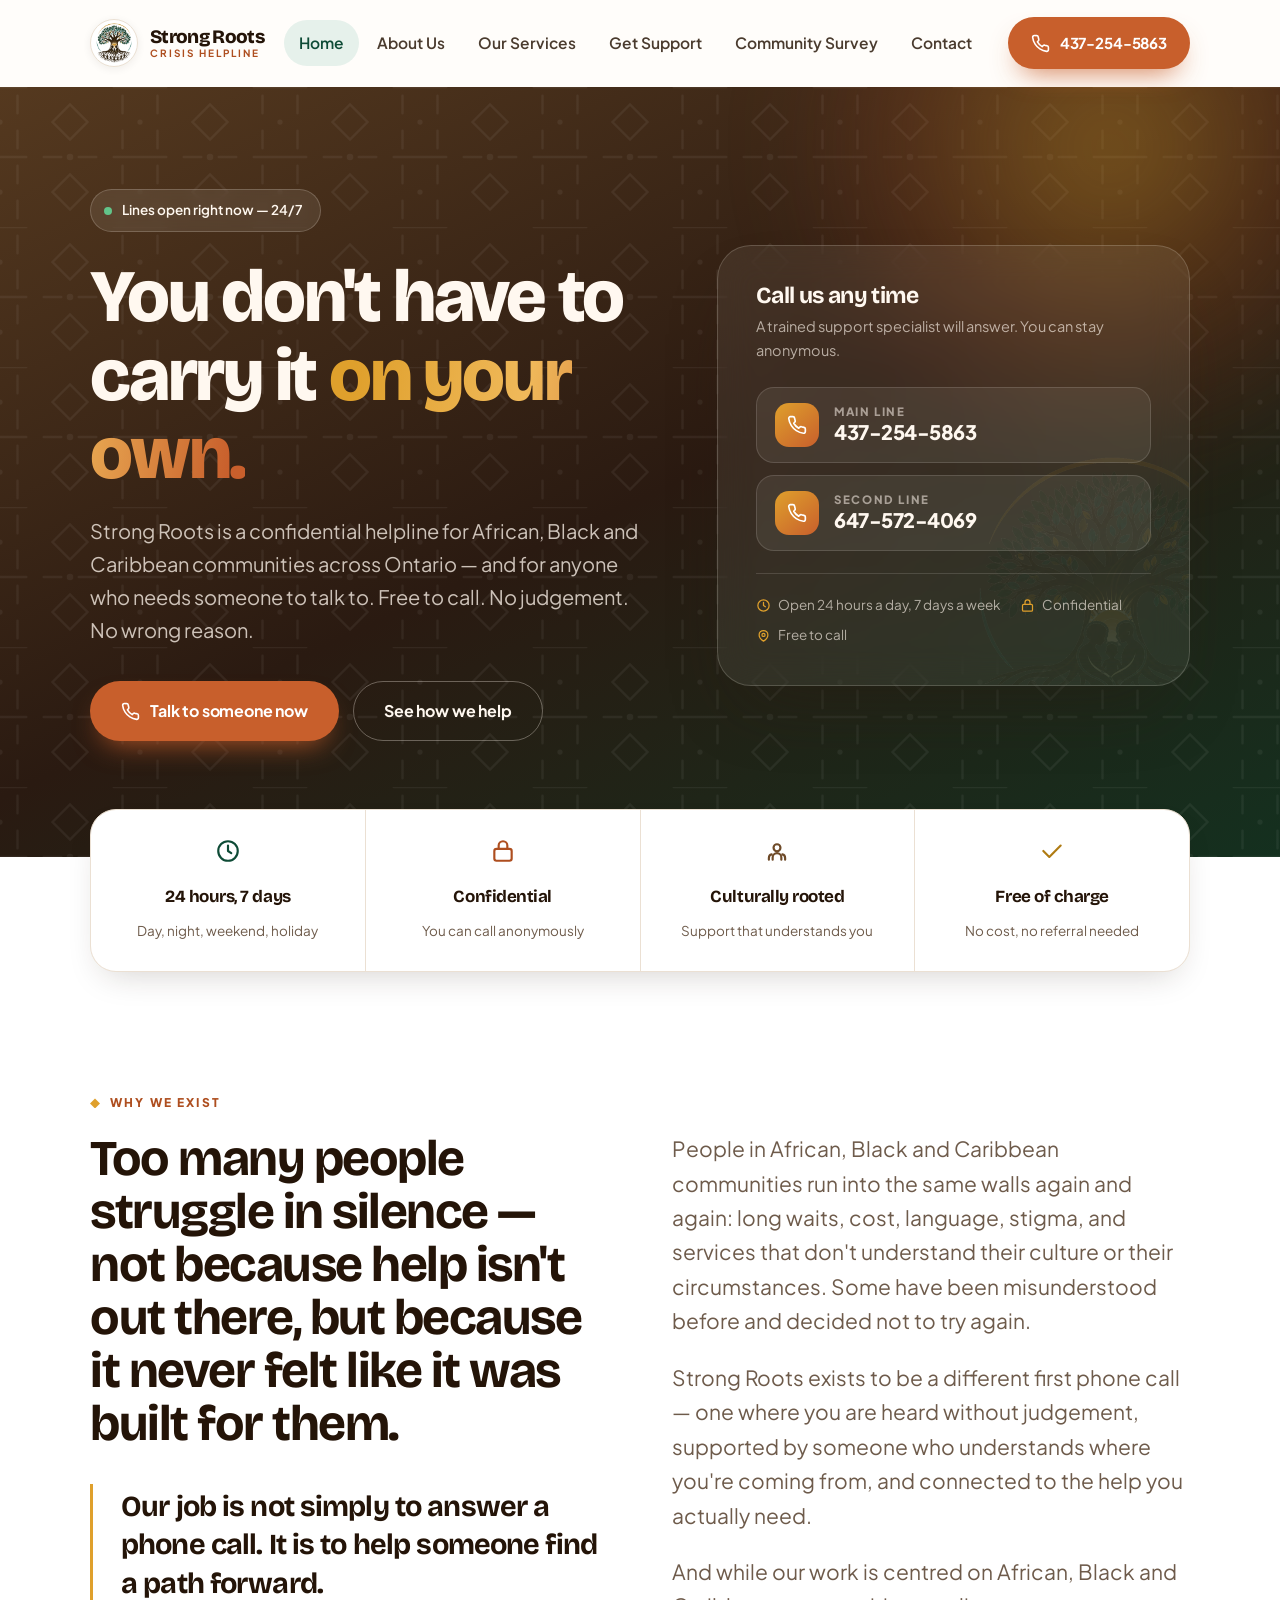
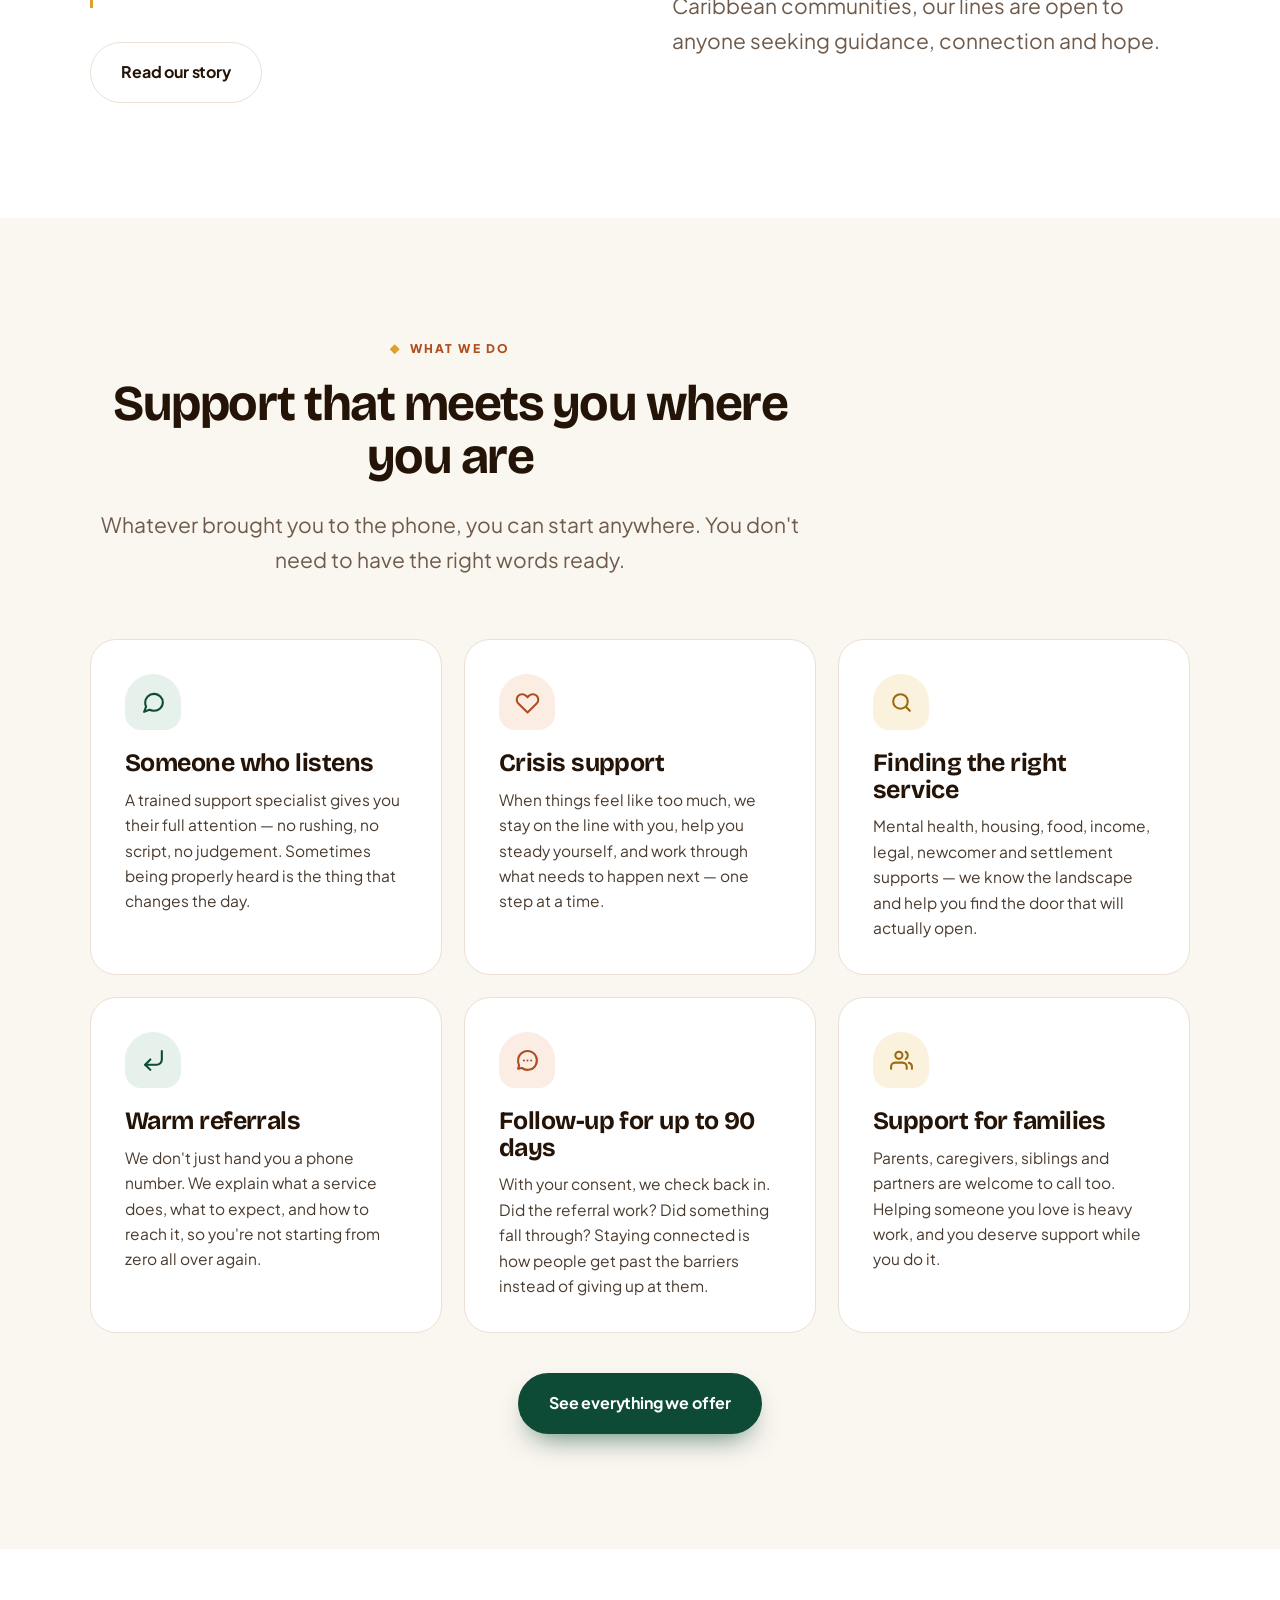
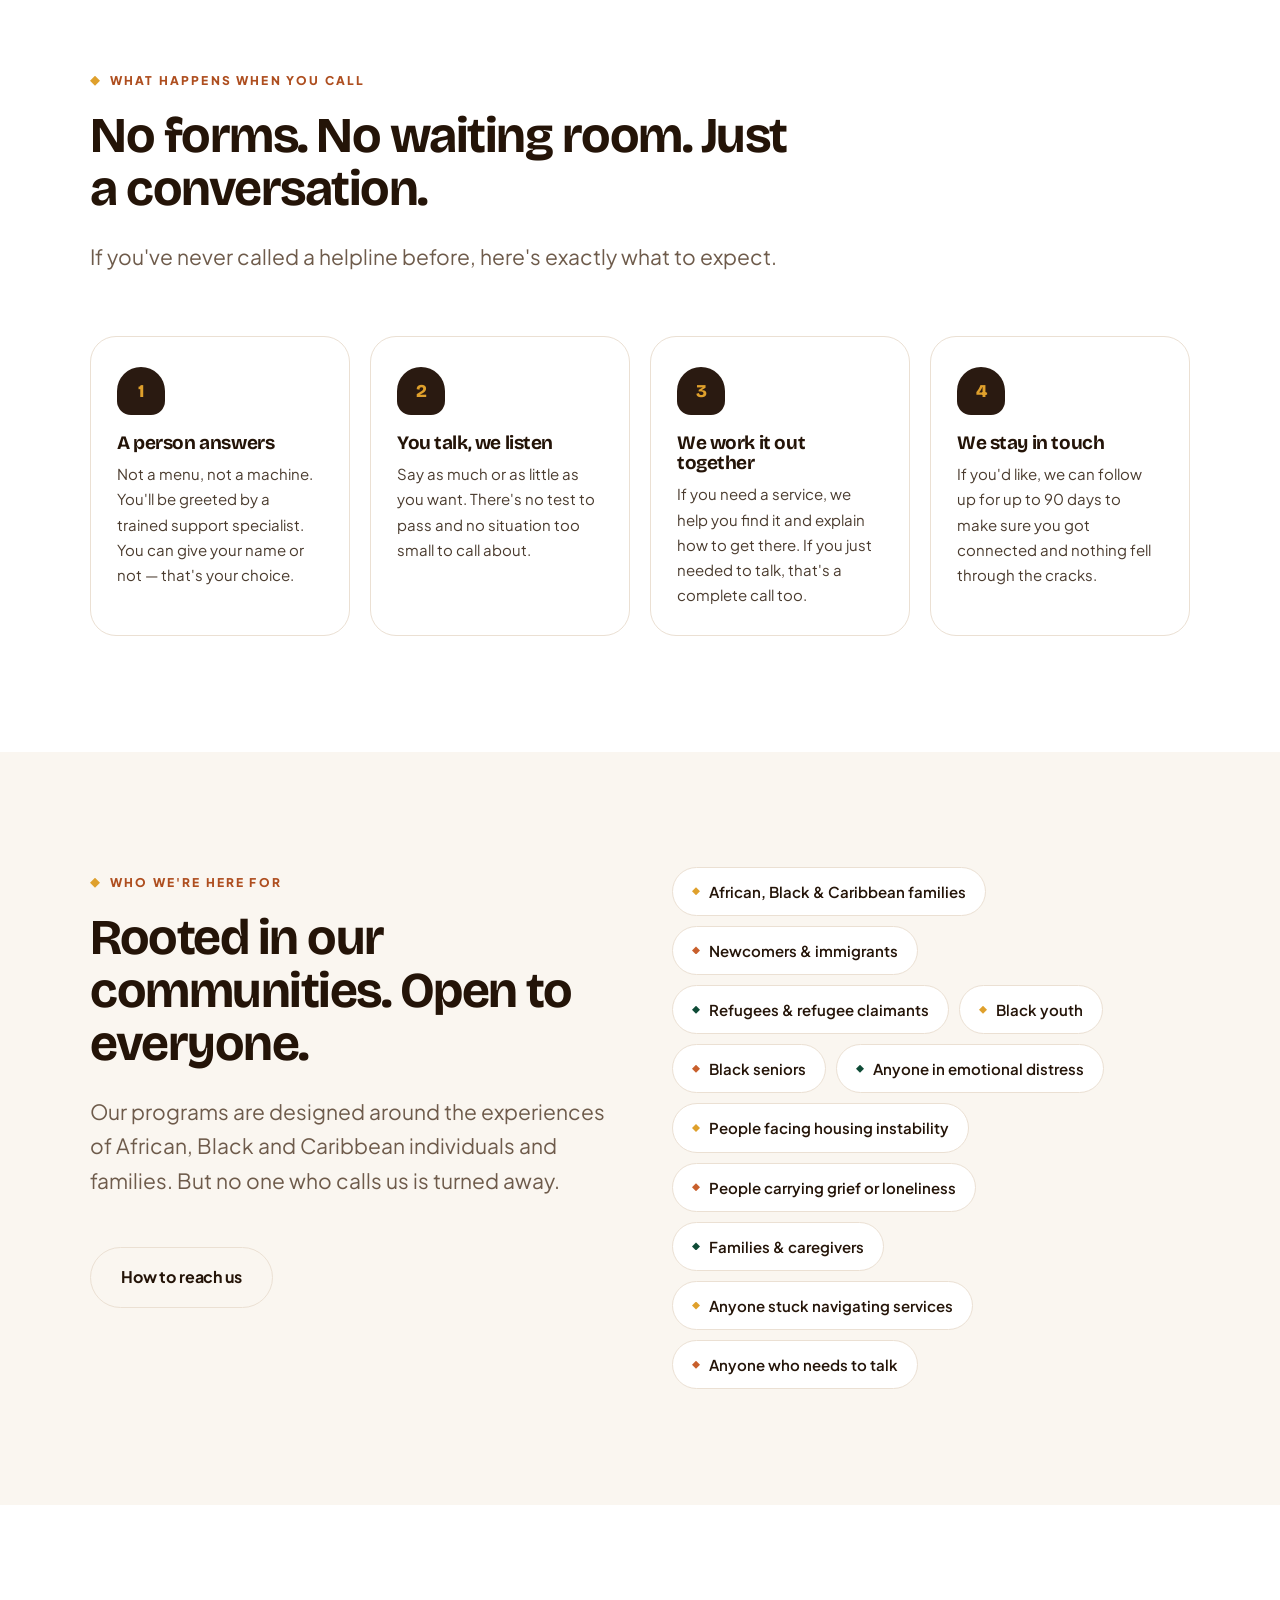
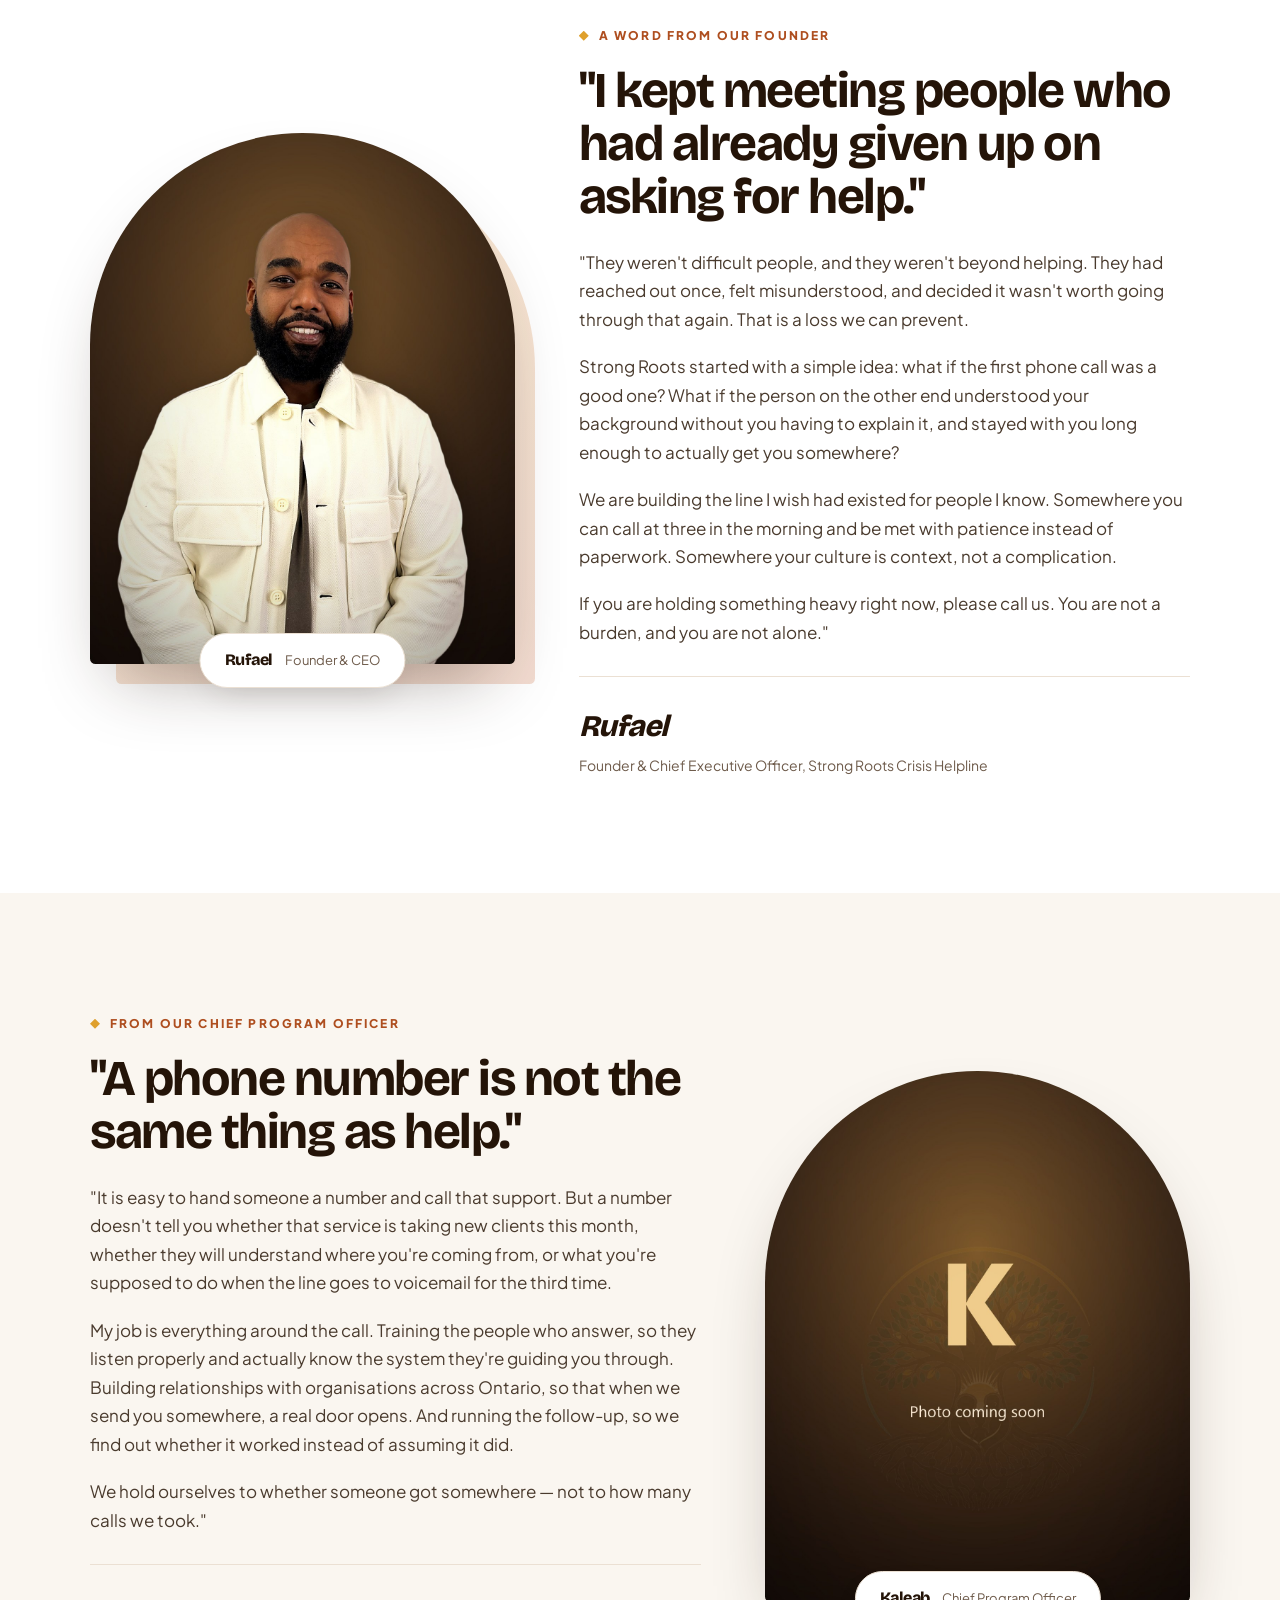
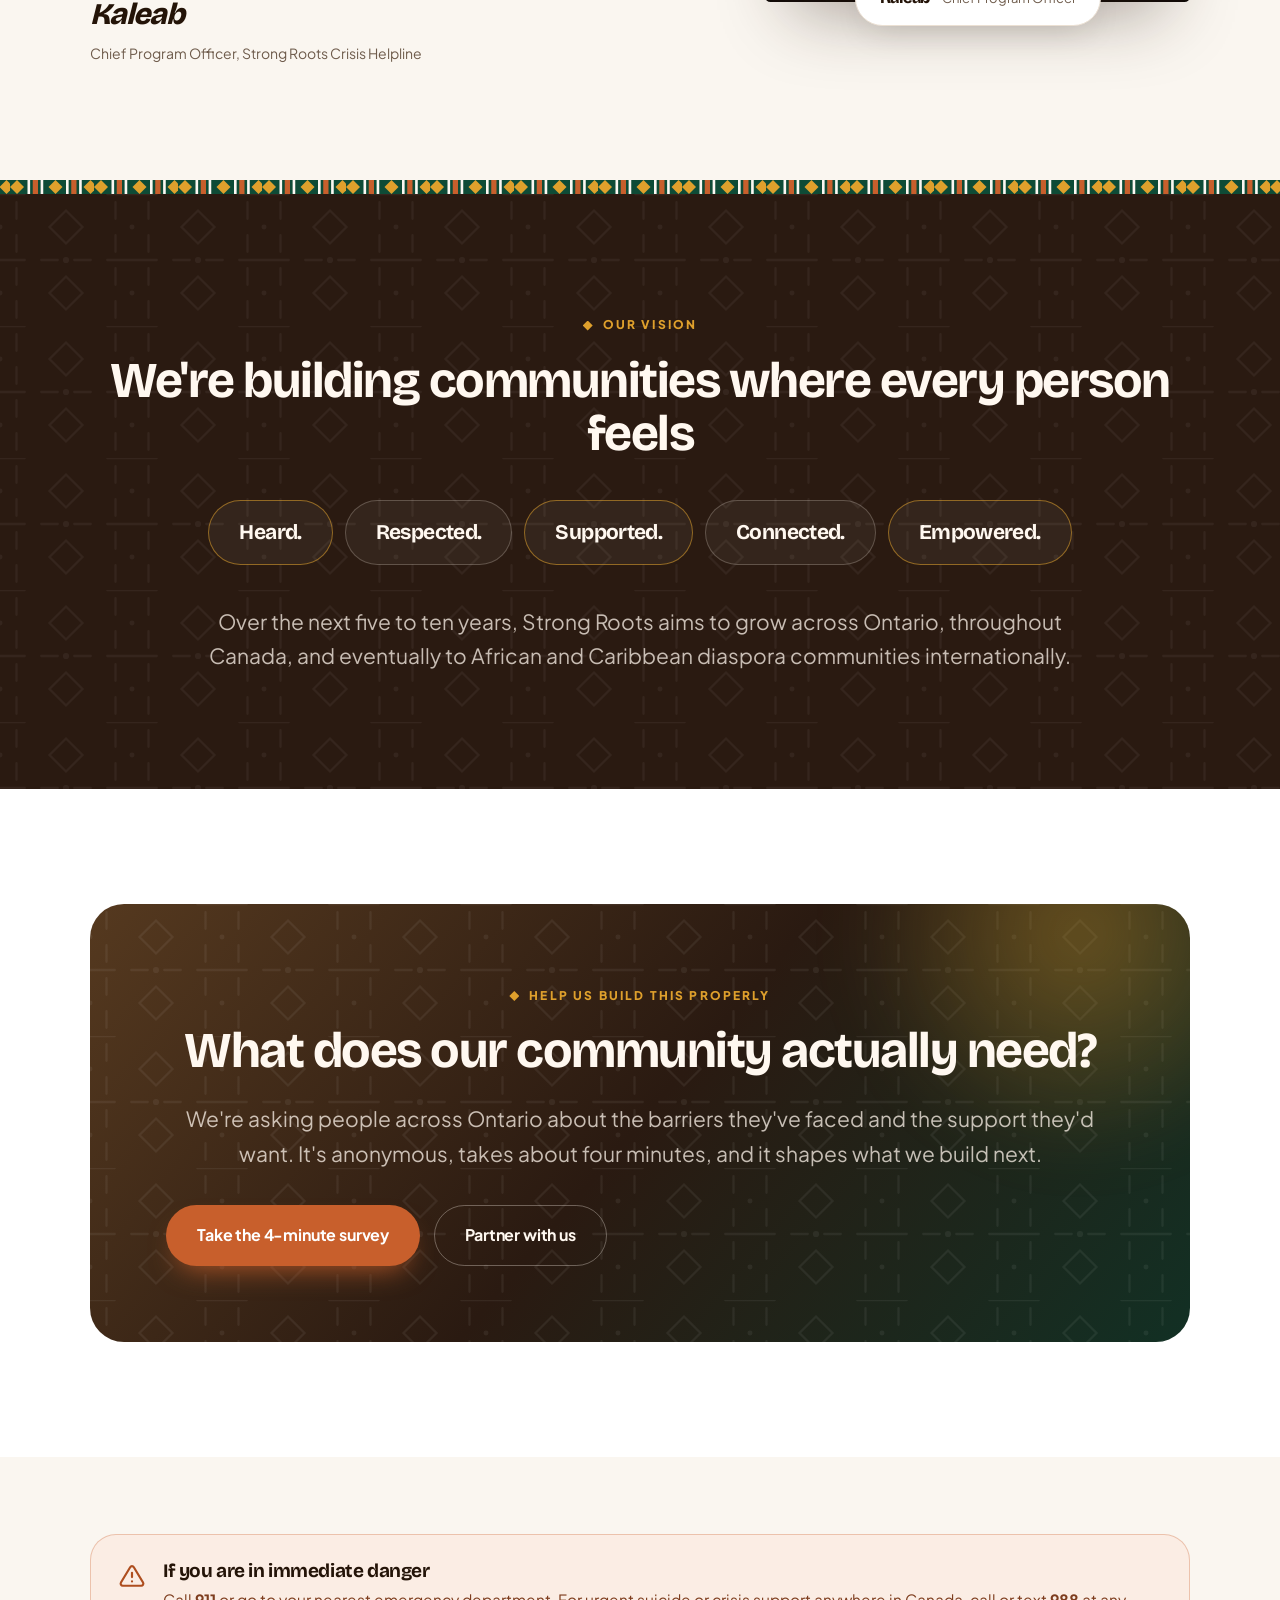
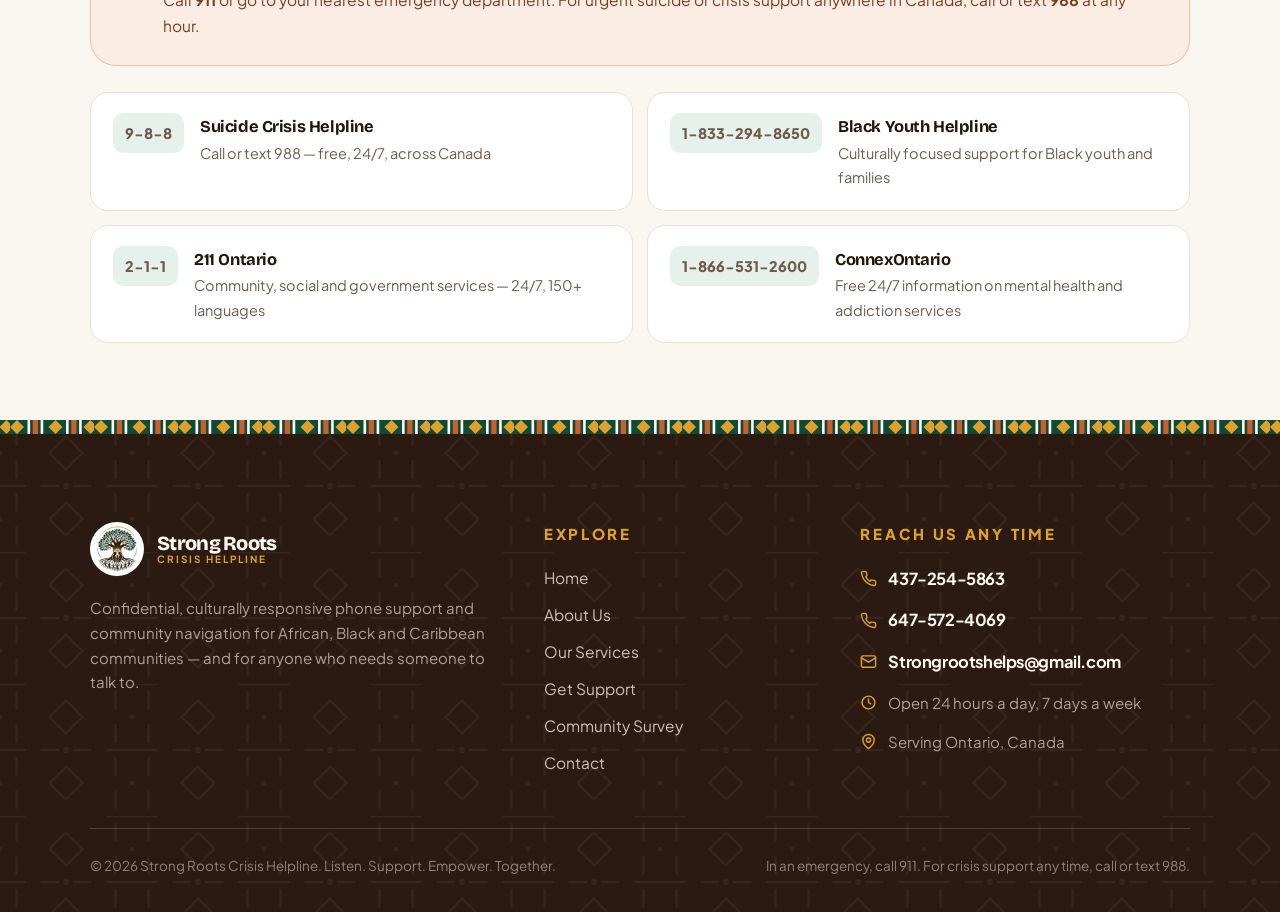
==== commit 1222b4ef: "Add Chief Program Officer section and a README for reviewers - New mirrored leadership layout (.foun" ====
--- a/index.html
+++ b/index.html
@@ -253,6 +253,37 @@
     </div>
   </section>
 
+  <!-- ======================================================== CHIEF PROGRAM OFFICER -->
+  <section class="pad bg-surface">
+    <div class="wrap">
+      <div class="founder is-reverse">
+
+        <div class="reveal">
+          <span class="eyebrow">From our Chief Program Officer</span>
+          <h2>"A phone number is not the same thing as help."</h2>
+          <p>"It is easy to hand someone a number and call that support. But a number doesn't tell you whether that service is taking new clients this month, whether they will understand where you're coming from, or what you're supposed to do when the line goes to voicemail for the third time.</p>
+          <p>My job is everything around the call. Training the people who answer, so they listen properly and actually know the system they're guiding you through. Building relationships with organisations across Ontario, so that when we send you somewhere, a real door opens. And running the follow-up, so we find out whether it worked instead of assuming it did.</p>
+          <p>We hold ourselves to whether someone got somewhere — not to how many calls we took."</p>
+
+          <div class="signature">
+            <div class="sig-name">Kaleab</div>
+            <div class="sig-role">Chief Program Officer, Strong Roots Crisis Helpline</div>
+          </div>
+        </div>
+
+        <div class="founder-photo reveal">
+          <img src="assets/img/kaleab-portrait.jpg"
+               alt="Kaleab, Chief Program Officer of Strong Roots Crisis Helpline"
+               width="1200" height="1500" loading="lazy">
+          <div class="founder-badge">
+            <strong>Kaleab</strong><span>Chief Program Officer</span>
+          </div>
+        </div>
+
+      </div>
+    </div>
+  </section>
+
   <!-- ======================================================== VISION WORDS -->
   <div class="pattern-band"></div>
   <section class="pad bg-dark">
--- a/assets/css/styles.css
+++ b/assets/css/styles.css
@@ -534,6 +534,15 @@
   background: linear-gradient(150deg, var(--gold), var(--clay));
   opacity: .22; z-index: -1;
 }
+/* mirrored version — text on the left, photo on the right */
+@media (min-width: 900px) {
+  .founder.is-reverse { grid-template-columns: 1.18fr .82fr; }
+}
+@media (max-width: 899px) {
+  .founder.is-reverse .founder-photo { order: -1; }
+}
+.founder.is-reverse .founder-photo::before { inset: 26px 26px -20px -20px; }
+
 .founder-badge {
   position: absolute; left: 50%; bottom: -24px; transform: translateX(-50%);
   display: inline-flex; align-items: center; gap: 12px;
